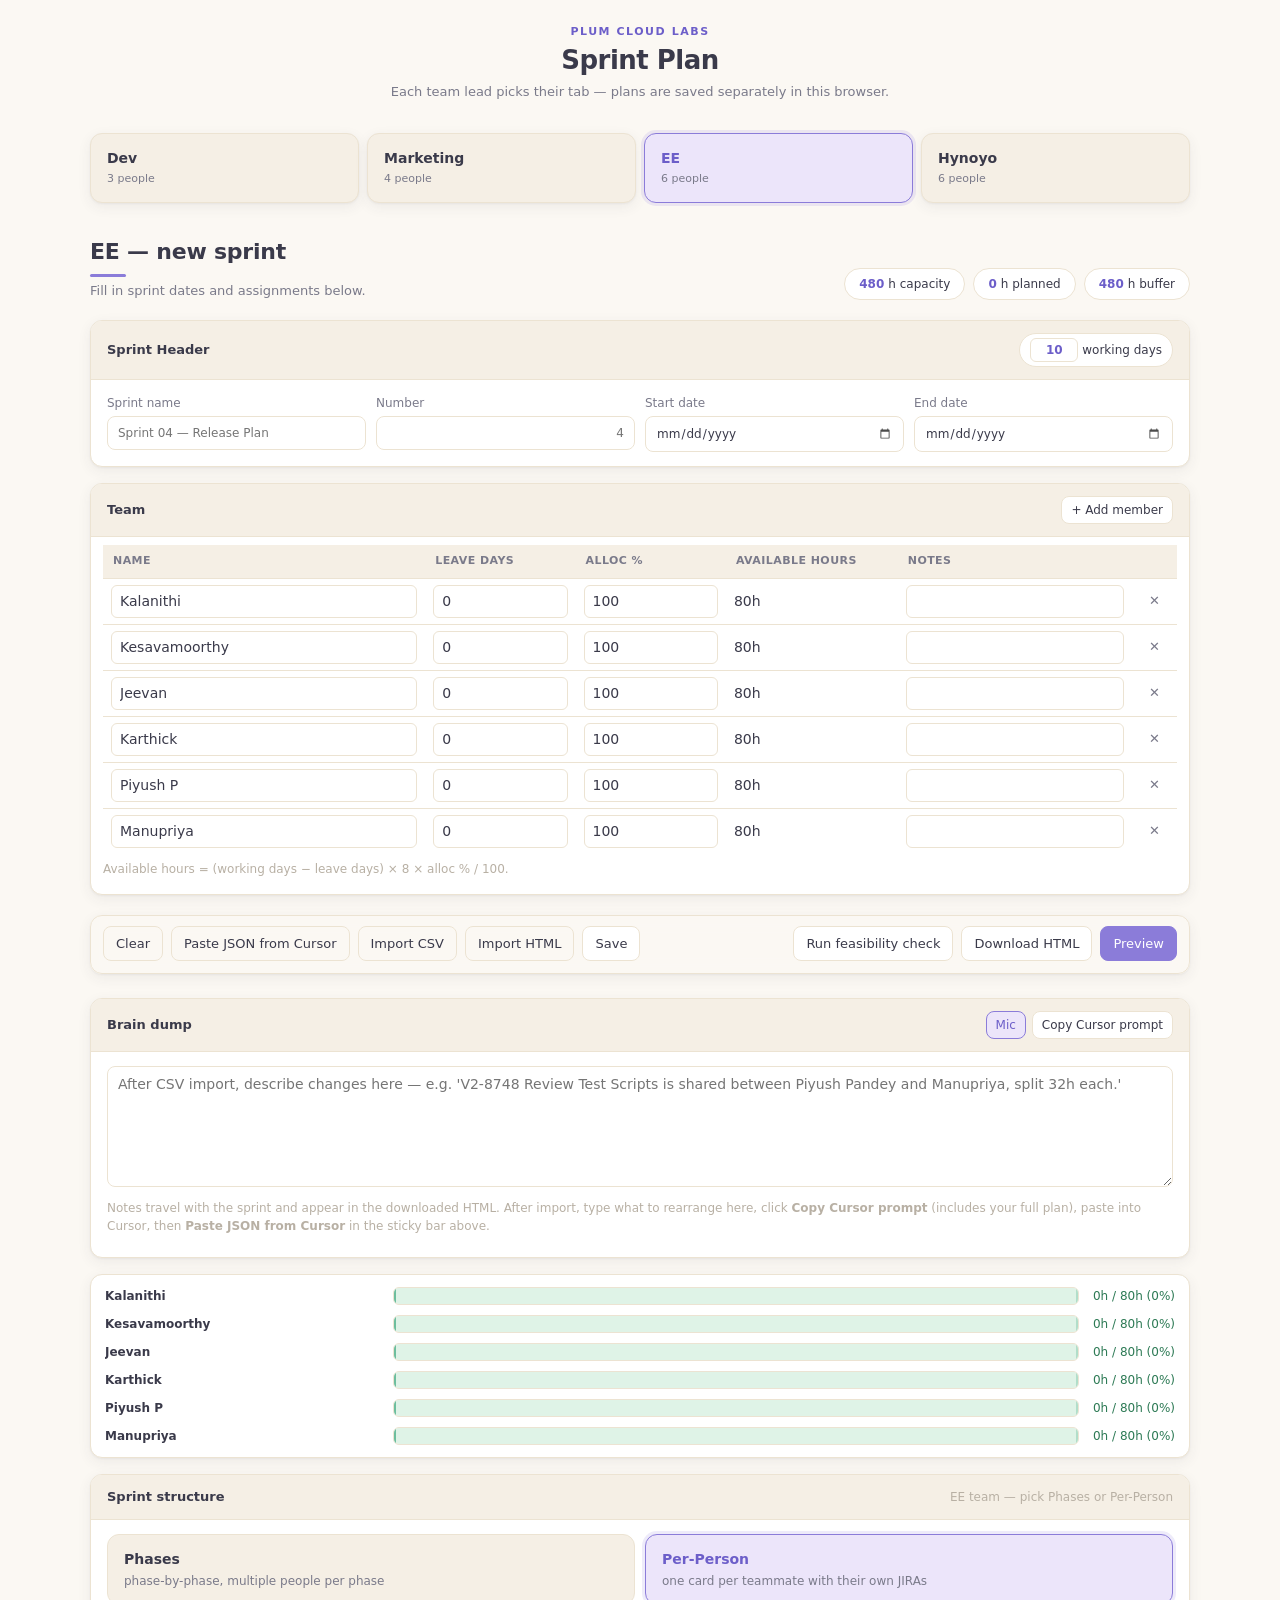
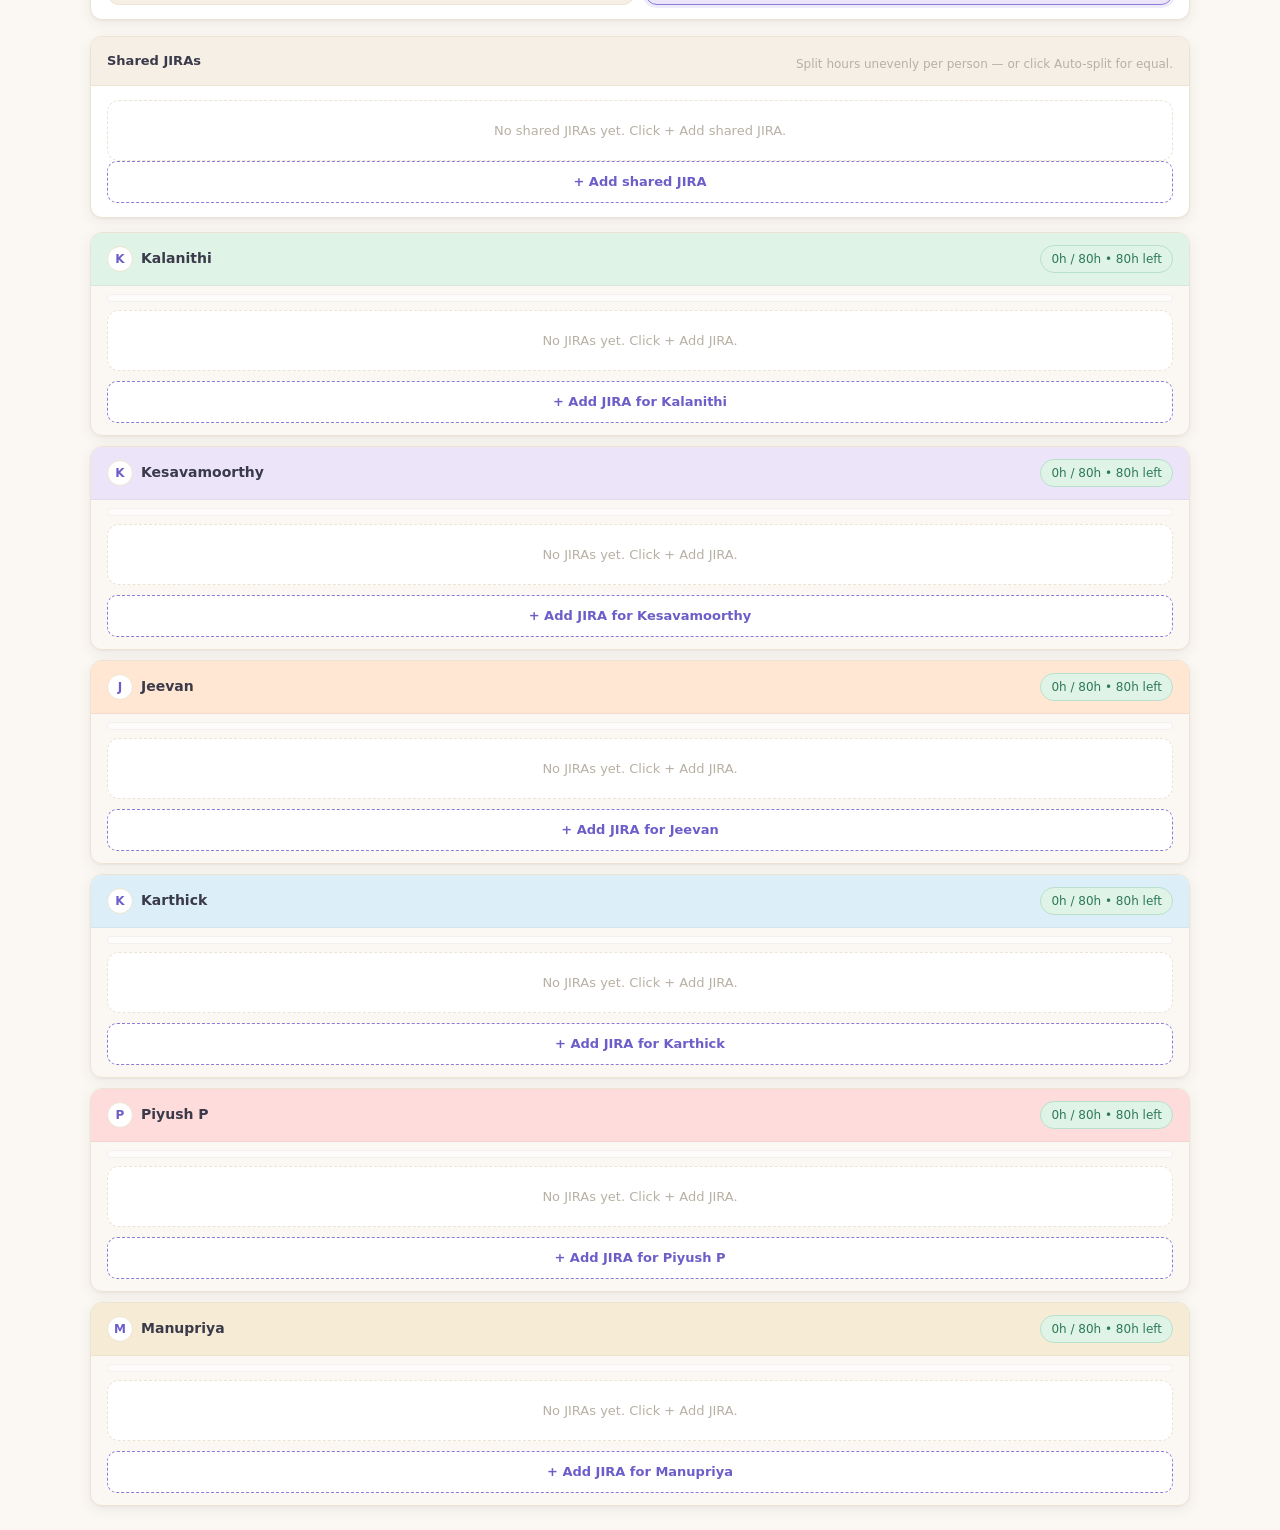
==== planner/index.html @ 482d8dde "Initial deploy setup for PLUM CLOUD LABS Sprint Plan on Vercel. Co-authored-by: Cursor <cursoragent@" ====
<!DOCTYPE html>
<html lang="en">
<head>
  <meta charset="UTF-8" />
  <meta name="viewport" content="width=device-width, initial-scale=1" />
  <meta name="color-scheme" content="light" />
  <title>PLUM CLOUD LABS — Sprint Plan</title>
  <link rel="stylesheet" href="styles.css?v=6" />
</head>
<body>
  <div class="app">
    <div class="app-brand">
      <p class="brand-kicker">PLUM CLOUD LABS</p>
      <h1 class="brand-title">Sprint Plan</h1>
      <p class="subtitle">Each team lead picks their tab — plans are saved separately in this browser.</p>
    </div>

    <nav class="company-tabs" id="company-tabs" role="tablist" aria-label="Company team"></nav>

    <header class="app-header">
      <div>
        <h2 id="page-title">EE — new sprint</h2>
        <p class="subtitle" id="sprint-subtitle">Fill in sprint dates and assignments below.</p>
      </div>
      <div class="metric-strip" id="metric-strip"></div>
    </header>

      <section class="card">
        <div class="card-h">
          <span class="title">Sprint Header</span>
          <span class="summary-pill working-days-pill" title="Click the number to override (e.g. for public holidays or half-days). Clear it to revert to auto.">
            <input id="sprint-workingdays" type="number" min="0" step="0.5" />
            working days
          </span>
        </div>
        <div class="card-b">
          <div class="grid-4">
            <label class="field">
              <span>Sprint name</span>
              <input id="sprint-name" class="text" type="text" placeholder="Sprint 04 — Release Plan" />
            </label>
            <label class="field">
              <span>Number</span>
              <input id="sprint-number" class="num" type="text" inputmode="numeric" placeholder="4" />
            </label>
            <label class="field">
              <span>Start date</span>
              <input id="sprint-start" class="date" type="date" />
            </label>
            <label class="field">
              <span>End date</span>
              <input id="sprint-end" class="date" type="date" />
            </label>
          </div>
        </div>
      </section>

      <section class="card">
        <div class="card-h">
          <span class="title">Team</span>
          <button class="btn small" data-add="team">+ Add member</button>
        </div>
        <div class="card-b dense">
          <table class="data editable" id="team-table">
            <thead>
              <tr>
                <th style="width: 30%">Name</th>
                <th class="cen" style="width: 14%">Leave days</th>
                <th class="cen" style="width: 14%">Alloc %</th>
                <th class="num" style="width: 16%">Available hours</th>
                <th>Notes</th>
                <th style="width: 40px"></th>
              </tr>
            </thead>
            <tbody></tbody>
          </table>
          <p class="hint">Available hours = (working days − leave days) × 8 × alloc % / 100.</p>
        </div>
      </section>

      <div class="actions-dock" id="actions-dock">
        <div class="actions-bar">
          <button id="btn-clear" class="btn ghost" title="Reset this team's plan and saved sprints">Clear</button>
          <button id="btn-paste-json" class="btn ghost">Paste JSON from Cursor</button>
          <button id="btn-import-csv" class="btn ghost" title="Import a Jira CSV — auto-fills per-person assignments">Import CSV</button>
          <button id="btn-import-html" class="btn ghost" title="Load a previously downloaded sprint HTML back into the planner to edit and re-download">Import HTML</button>
          <input id="html-file" type="file" accept=".html,text/html" hidden />
          <button id="btn-save" class="btn">Save</button>
          <span class="actions-spacer"></span>
          <button id="btn-feasibility" class="btn">Run feasibility check</button>
          <button id="btn-download" class="btn">Download HTML</button>
          <button id="btn-preview" class="btn primary">Preview</button>
        </div>
        <div id="saved-bar" class="saved-bar" hidden>
          <span class="saved-bar-label">Saved sprints:</span>
          <div id="saved-list" class="saved-bar-list"></div>
        </div>
      </div>

      <section class="card">
        <div class="card-h">
          <span class="title">Brain dump</span>
          <div class="card-h-actions">
            <button class="btn small mic" data-mic-for="brain-dump">Mic</button>
            <button id="btn-copy-prompt" class="btn small" title="Copy a Cursor-ready prompt with your current plan and notes. Paste into Cursor chat to rearrange (e.g. move a JIRA to shared).">Copy Cursor prompt</button>
          </div>
        </div>
        <div class="card-b">
          <textarea id="brain-dump" class="cell" rows="5" placeholder="After CSV import, describe changes here — e.g. 'V2-8748 Review Test Scripts is shared between Piyush Pandey and Manupriya, split 32h each.'"></textarea>
          <p class="hint">Notes travel with the sprint and appear in the downloaded HTML. After import, type what to rearrange here, click <strong>Copy Cursor prompt</strong> (includes your full plan), paste into Cursor, then <strong>Paste JSON from Cursor</strong> in the sticky bar above.</p>
        </div>
      </section>

      <section class="feasibility">
        <div class="feasibility-bars" id="feasibility-pills"></div>
      </section>

      <section class="card structure-card">
        <div class="card-h">
          <span class="title">Sprint structure</span>
          <span class="hint inline" id="structure-hint">Pick how this sprint is organised</span>
        </div>
        <div class="card-b">
          <nav class="tabs" role="tablist" aria-label="Sprint structure">
            <button class="tab" data-tab="phases" role="tab" aria-selected="false">
              <span class="tab-title">Phases</span>
              <span class="tab-sub">phase-by-phase, multiple people per phase</span>
            </button>
            <button class="tab active" data-tab="perPerson" role="tab" aria-selected="true">
              <span class="tab-title">Per-Person</span>
              <span class="tab-sub">one card per teammate with their own JIRAs</span>
            </button>
          </nav>
        </div>
      </section>

      <section class="panel" data-style="phases">
        <div id="phase-cards" class="stack"></div>
        <div>
          <button class="btn primary" data-add="phase">+ Add phase</button>
        </div>
      </section>

      <section class="panel active" data-style="perPerson">
        <div class="card">
          <div class="card-h">
            <span class="title">Shared JIRAs</span>
            <span class="hint inline">Split hours unevenly per person — or click Auto-split for equal.</span>
          </div>
          <div class="card-b">
            <div id="shared-list" class="stack"></div>
            <button class="add-row-btn" data-add="shared">+ Add shared JIRA</button>
          </div>
        </div>

        <div id="person-cards" class="stack"></div>
      </section>
  </div>

  <div id="toast" class="toast" hidden></div>

  <input id="csv-file" type="file" accept=".csv,text/csv" hidden />

  <div id="csv-modal" class="modal" hidden aria-hidden="true">
    <div class="modal-backdrop" data-close-modal></div>
    <div class="modal-dialog modal-dialog-wide" role="dialog" aria-labelledby="csv-modal-title">
      <div class="modal-head">
        <h2 id="csv-modal-title">Import Jira CSV</h2>
        <button class="row-del" data-close-modal title="Close">✕</button>
      </div>
      <div class="modal-body">
        <p class="hint">Per-person only. Each CSV row becomes one assignment under the matching teammate's card. We pre-fill the mapping from common Jira column names — adjust below if needed.</p>
        <div class="csv-file-line">
          <span id="csv-filename" class="muted">No file selected</span>
          <span class="muted">·</span>
          <span id="csv-stats" class="muted"></span>
          <span class="actions-spacer"></span>
          <button id="btn-pick-another" class="btn small ghost">Pick a different file</button>
        </div>
        <div class="csv-mapping-grid">
          <label class="field">
            <span>Issue key column</span>
            <select id="map-key" class="cell"></select>
          </label>
          <label class="field">
            <span>Summary column</span>
            <select id="map-summary" class="cell"></select>
          </label>
          <label class="field">
            <span>Assignee column <small class="hint inline">(required)</small></span>
            <select id="map-assignee" class="cell"></select>
          </label>
          <label class="field">
            <span>Estimate column <small class="hint inline">(required)</small></span>
            <select id="map-estimate" class="cell"></select>
          </label>
          <label class="field">
            <span>Estimate unit</span>
            <select id="map-estimate-unit" class="cell">
              <option value="auto">Auto-detect (seconds vs hours)</option>
              <option value="hours">Hours (e.g. "8", "1d 4h", "30m")</option>
              <option value="seconds">Seconds (Jira default for "Original Estimate")</option>
              <option value="storypoints">Story points (× hours per point)</option>
            </select>
          </label>
          <label class="field" id="sp-hours-field" hidden>
            <span>Hours per story point</span>
            <input id="map-sp-hours" type="number" min="0" step="0.5" value="8" class="cell" />
          </label>
          <label class="field">
            <span>Start date column <small class="hint inline">(optional)</small></span>
            <select id="map-start" class="cell"></select>
          </label>
          <label class="field">
            <span>Due/end date column <small class="hint inline">(optional)</small></span>
            <select id="map-end" class="cell"></select>
          </label>
          <label class="field">
            <span>Mode</span>
            <select id="map-mode" class="cell">
              <option value="append">Append — add rows to existing cards</option>
              <option value="replace">Replace — wipe existing assignments first</option>
            </select>
          </label>
        </div>
        <div id="csv-remap-wrap" class="csv-remap-wrap" hidden>
          <div class="csv-remap-head">
            <strong>Remap unmatched assignees</strong>
            <span class="muted">These names from the CSV don't match anyone on the team. Map each to a teammate, add as a new member, or skip those rows.</span>
          </div>
          <div id="csv-remap-list" class="csv-remap-list"></div>
        </div>
        <div class="csv-preview-wrap">
          <div class="csv-preview-head">
            <strong>Preview</strong>
            <span id="csv-preview-stats" class="muted"></span>
          </div>
          <div class="csv-preview-table-wrap">
            <table id="csv-preview-table" class="data">
              <thead><tr><th>JIRA</th><th class="cen">Assignee</th><th class="cen">Match</th><th class="num">Hours</th><th class="cen">Start</th><th class="cen">End</th></tr></thead>
              <tbody></tbody>
            </table>
          </div>
        </div>
        <div id="csv-error" class="json-error" hidden></div>
      </div>
      <div class="modal-foot">
        <span id="csv-summary" class="muted"></span>
        <span class="actions-spacer"></span>
        <button class="btn ghost" data-close-modal>Cancel</button>
        <button id="btn-apply-csv" class="btn primary" disabled>Apply import</button>
      </div>
    </div>
  </div>

  <div id="json-modal" class="modal" hidden aria-hidden="true">
    <div class="modal-backdrop" data-close-modal></div>
    <div class="modal-dialog" role="dialog" aria-labelledby="json-modal-title">
      <div class="modal-head">
        <h2 id="json-modal-title">Paste JSON from Cursor</h2>
        <button class="row-del" data-close-modal title="Close">✕</button>
      </div>
      <div class="modal-body">
        <p class="hint">Paste the JSON Cursor replied with. It will replace the current sprint's structure (team, phases, shared JIRAs, etc.). Your brain dump is preserved unless the JSON includes a non-empty <code>brainDump</code>.</p>
        <textarea id="json-input" class="cell" rows="14" placeholder='{ "sprint": { ... }, "style": "phases", "team": [ ... ], ... }'></textarea>
        <div id="json-error" class="json-error" hidden></div>
      </div>
      <div class="modal-foot">
        <button class="btn ghost" data-close-modal>Cancel</button>
        <button id="btn-apply-json" class="btn primary">Apply JSON</button>
      </div>
    </div>
  </div>

  <script src="vendor/papaparse.min.js?v=7"></script>
  <script src="generator.js?v=7"></script>
  <script src="app.js?v=7"></script>
</body>
</html>
---- planner/styles.css ----
/* Lock pastel light theme — prevents OS dark mode from restyling inputs/buttons differently in Chrome/Edge vs embedded preview. */
html {
  color-scheme: light;
  background: var(--bg);
}

:root {
  --bg:         #fbf8f3;
  --surface:    #ffffff;
  --surface-2:  #f5efe5;
  --stroke:     #ece3d2;
  --text:       #3a3a4a;
  --muted:      #7a7a8a;
  --faint:      #b8b0a4;

  --accent:        #8b7cd9;
  --accent-strong: #6c5ec9;
  --mint:          #6dbe9e;
  --peach:         #f5a878;
  --rose:          #e87878;
  --sky:           #6db8e8;

  --mint-soft:     #dff3e7;
  --lavender-soft: #ece5fa;
  --peach-soft:    #ffe7d3;
  --sky-soft:      #dceff8;
  --rose-soft:     #ffdcdc;
  --sand-soft:     #f6ecd5;

  --radius: 12px;
  --shadow: 0 1px 2px rgba(58, 58, 74, 0.05), 0 4px 14px rgba(58, 58, 74, 0.07);
  --font: "Segoe UI", system-ui, -apple-system, Roboto, sans-serif;
}

* { box-sizing: border-box; }

button,
input,
textarea,
select {
  color-scheme: light;
}

button {
  appearance: none;
  -webkit-appearance: none;
  font: inherit;
}

body {
  margin: 0;
  padding: 24px;
  font-family: var(--font);
  font-size: 14px;
  line-height: 1.5;
  color: var(--text);
  background: var(--bg);
}

h2 { font-size: 14px; font-weight: 600; margin: 0; color: var(--muted); }
h3 { font-size: 13px; font-weight: 600; margin: 0; color: var(--muted); }
p { margin: 0 0 8px 0; }

.subtitle { color: var(--muted); margin: 4px 0 0 0; font-size: 13px; }
.hint { font-size: 12px; color: var(--faint); margin-top: 6px; }

body.modal-open { overflow: hidden; }

.app {
  display: flex;
  flex-direction: column;
  gap: 16px;
  max-width: 1100px;
  margin: 0 auto;
}

.saved-bar {
  display: flex;
  align-items: center;
  gap: 10px;
  flex-wrap: wrap;
  padding: 8px 12px;
  background: var(--surface);
  border: 1px solid var(--stroke);
  border-radius: var(--radius);
  box-shadow: var(--shadow);
  margin-top: 8px;
}
.saved-bar[hidden] { display: none; }
.saved-bar-label {
  font-size: 12px;
  color: var(--muted);
  font-weight: 600;
}
.saved-bar-list {
  display: flex;
  gap: 6px;
  flex-wrap: wrap;
}
.saved-chip {
  display: inline-flex;
  align-items: center;
  gap: 4px;
  background: var(--surface-2);
  border: 1px solid var(--stroke);
  border-radius: 999px;
  padding: 4px 4px 4px 10px;
  font-size: 12px;
  color: var(--text);
}
.saved-chip .load {
  background: transparent;
  border: none;
  color: inherit;
  font: inherit;
  cursor: pointer;
  padding: 0 4px;
}
.saved-chip .load:hover { color: var(--accent-strong); }
.saved-chip.active { background: var(--lavender-soft); border-color: var(--accent); color: var(--accent-strong); font-weight: 600; }
.saved-chip .del {
  background: transparent;
  border: none;
  color: var(--muted);
  cursor: pointer;
  padding: 0 6px;
  font-size: 11px;
  border-radius: 999px;
}
.saved-chip .del:hover { color: var(--rose); background: var(--rose-soft); }

.app-header {
  display: flex;
  align-items: flex-end;
  justify-content: space-between;
  gap: 16px;
  flex-wrap: wrap;
  padding-bottom: 4px;
}
.app-header h2 {
  font-size: 22px;
  font-weight: 600;
  margin: 0;
  letter-spacing: -0.01em;
  color: var(--text);
}
.app-header h2::after {
  content: "";
  display: block;
  width: 36px;
  height: 3px;
  background: var(--accent);
  border-radius: 2px;
  margin-top: 6px;
}

.app-brand {
  text-align: center;
  margin-bottom: 16px;
}
.brand-kicker {
  margin: 0;
  font-size: 11px;
  font-weight: 600;
  letter-spacing: 0.14em;
  text-transform: uppercase;
  color: var(--accent-strong);
}
.brand-title {
  margin: 4px 0 0;
  font-size: 26px;
  font-weight: 600;
  letter-spacing: -0.02em;
  color: var(--text);
  line-height: 1.2;
}
.app-brand .subtitle {
  margin-top: 6px;
}

.company-tabs {
  display: grid;
  grid-template-columns: repeat(4, 1fr);
  gap: 8px;
  margin-bottom: 16px;
}
@media (max-width: 720px) {
  .company-tabs { grid-template-columns: 1fr 1fr; }
}
.company-tab {
  display: flex;
  flex-direction: column;
  align-items: flex-start;
  gap: 2px;
  padding: 14px 16px;
  border: 1px solid var(--stroke);
  border-radius: var(--radius);
  background: var(--surface-2);
  box-shadow: var(--shadow);
  cursor: pointer;
  text-align: left;
  color: var(--text);
  transition: background 0.12s, border-color 0.12s, box-shadow 0.12s, transform 0.05s;
}
.company-tab:hover {
  background: var(--lavender-soft);
  border-color: var(--accent);
}
.company-tab:active { transform: translateY(1px); }
.company-tab.active {
  background: var(--lavender-soft);
  border-color: var(--accent);
  box-shadow: 0 0 0 3px rgba(139, 124, 217, 0.15);
}
.company-tab-label {
  font-weight: 600;
  font-size: 14px;
  color: var(--text);
}
.company-tab.active .company-tab-label { color: var(--accent-strong); }
.company-tab-sub {
  font-size: 11px;
  color: var(--muted);
}
.tab[hidden] { display: none; }

.card {
  background: var(--surface);
  border: 1px solid var(--stroke);
  border-radius: var(--radius);
  box-shadow: var(--shadow);
  overflow: hidden;
}
.card-h {
  display: flex;
  align-items: center;
  justify-content: space-between;
  padding: 12px 16px;
  border-bottom: 1px solid var(--stroke);
  background: var(--surface-2);
}
.card-h .title { font-weight: 600; font-size: 13px; color: var(--text); }
.card-b { padding: 14px 16px; }
.card-b.dense { padding: 8px 12px; }

.btn {
  appearance: none;
  border: 1px solid var(--stroke);
  background: var(--surface);
  color: var(--text);
  padding: 7px 12px;
  border-radius: 8px;
  font-size: 13px;
  font-weight: 500;
  cursor: pointer;
  transition: background 0.12s, border-color 0.12s, color 0.12s, transform 0.05s;
}
.btn:hover { background: var(--lavender-soft); border-color: var(--accent); }
.btn:active { transform: translateY(1px); }
.btn:disabled { opacity: 0.5; cursor: not-allowed; }
.btn.primary {
  background: var(--accent);
  border-color: var(--accent);
  color: white;
}
.btn.primary:hover {
  background: var(--accent-strong);
  border-color: var(--accent-strong);
}
.btn.small { padding: 4px 9px; font-size: 12px; }
.btn.xs { padding: 2px 7px; font-size: 11px; }
.btn.mic { background: var(--lavender-soft); border-color: var(--accent); color: var(--accent-strong); }
.btn.mic[data-on="1"] { background: var(--rose); border-color: var(--rose); color: white; }
.btn.mic[data-on="1"]::before { content: "● "; }
.btn.ghost { background: transparent; }
.btn.danger { color: var(--rose); border-color: var(--stroke); }
.btn.danger:hover { background: var(--rose-soft); border-color: var(--rose); }

.field { display: flex; flex-direction: column; gap: 4px; font-size: 12px; color: var(--muted); }
.field > span { display: flex; align-items: center; }

input.text, input.num, input.date, input.cell, textarea.cell, select.cell {
  background: var(--surface);
  border: 1px solid var(--stroke);
  border-radius: 8px;
  padding: 7px 10px;
  color: var(--text);
  font: inherit;
  outline: none;
  transition: border-color 0.12s, box-shadow 0.12s;
  width: 100%;
}
input.text:focus, input.num:focus, input.date:focus, input.cell:focus,
textarea.cell:focus, select.cell:focus {
  border-color: var(--accent);
  box-shadow: 0 0 0 3px var(--lavender-soft);
}
input.cell[readonly], input.cell:disabled {
  background: var(--surface-2);
  color: var(--muted);
  cursor: not-allowed;
}
textarea.cell { resize: vertical; min-height: 60px; font-family: var(--font); }

/* Number fields: plain text entry, no browser up/down spinners. */
input[type="number"]::-webkit-outer-spin-button,
input[type="number"]::-webkit-inner-spin-button {
  -webkit-appearance: none;
  margin: 0;
}
input[type="number"] {
  -moz-appearance: textfield;
  appearance: textfield;
}

/* Make date inputs feel pickable from anywhere in the field, not just the icon. */
input[type="date"]:not(:disabled):not([readonly]) { cursor: pointer; }
input[type="date"]:not(:disabled):not([readonly])::-webkit-calendar-picker-indicator {
  cursor: pointer;
  opacity: 0.7;
}
input[type="date"]:not(:disabled):not([readonly]):hover::-webkit-calendar-picker-indicator {
  opacity: 1;
}

.grid-4 { display: grid; grid-template-columns: repeat(4, minmax(0, 1fr)); gap: 10px; }
.grid-3 { display: grid; grid-template-columns: repeat(3, minmax(0, 1fr)); gap: 10px; }
.grid-2 { display: grid; grid-template-columns: 1fr 1fr; gap: 16px; }
@media (max-width: 720px) {
  .grid-4, .grid-3, .grid-2 { grid-template-columns: 1fr 1fr; }
}

.working-days-pill {
  display: inline-flex;
  align-items: center;
  gap: 6px;
  padding: 2px 10px 2px 4px;
}
.working-days-pill input {
  width: 48px;
  background: var(--surface);
  border: 1px solid var(--stroke);
  border-radius: 6px;
  padding: 2px 6px;
  color: var(--accent-strong);
  font: inherit;
  font-weight: 700;
  text-align: center;
  outline: none;
}
.working-days-pill input:hover { border-color: #d6caaf; }
.working-days-pill input:focus { border-color: var(--accent); box-shadow: 0 0 0 3px var(--lavender-soft); }
.working-days-pill.override { background: var(--peach-soft); border-color: #f5cba5; color: #a85a1f; }
.working-days-pill.override input { color: #a85a1f; }

.flex { display: flex; gap: 8px; align-items: center; flex-wrap: wrap; }
.flex-end { display: flex; gap: 8px; justify-content: flex-end; }
.stack { display: flex; flex-direction: column; gap: 10px; }

table.data {
  width: 100%;
  border-collapse: collapse;
}
table.data th, table.data td {
  padding: 8px 10px;
  text-align: left;
  border-bottom: 1px solid var(--stroke);
  vertical-align: middle;
}
table.data th {
  font-size: 11px;
  font-weight: 600;
  color: var(--muted);
  background: var(--surface-2);
  text-transform: uppercase;
  letter-spacing: 0.04em;
}
table.data tr:last-child td { border-bottom: none; }
.num { text-align: right; }
.cen { text-align: center; }

table.editable td { padding: 6px 8px; }
table.editable td input.cell, table.editable td select.cell {
  background: var(--surface);
  border: 1px solid var(--stroke);
  border-radius: 6px;
  padding: 5px 8px;
}
table.editable td input.cell:hover, table.editable td select.cell:hover {
  border-color: #d6caaf;
}
table.editable td input.cell:focus, table.editable td select.cell:focus {
  border-color: var(--accent);
  box-shadow: 0 0 0 3px var(--lavender-soft);
}
table.editable td input.cell[readonly] {
  background: var(--surface-2);
  color: var(--muted);
}
.row-del {
  background: transparent;
  border: 1px solid transparent;
  color: var(--muted);
  padding: 4px 8px;
  border-radius: 6px;
  cursor: pointer;
  font-size: 13px;
}
.row-del:hover { color: var(--rose); border-color: var(--stroke); }

.metric-strip {
  display: flex;
  gap: 8px;
  flex-wrap: wrap;
}
.metric-pill {
  background: var(--surface);
  border: 1px solid var(--stroke);
  border-radius: 999px;
  padding: 6px 14px;
  font-size: 12px;
  font-weight: 500;
  color: var(--text);
}
.metric-pill strong { font-weight: 700; margin-right: 4px; color: var(--accent-strong); }

.feasibility {
  padding: 12px 14px;
  background: var(--surface);
  border: 1px solid var(--stroke);
  border-radius: var(--radius);
  box-shadow: var(--shadow);
}
.feasibility-bars {
  display: flex;
  flex-direction: column;
  gap: 10px;
  width: 100%;
}
.feasibility-empty { color: var(--faint); font-size: 12px; padding: 4px 0; }

.feas-bar-row {
  display: grid;
  grid-template-columns: minmax(130px, 1fr) minmax(120px, 2.5fr) auto;
  align-items: center;
  gap: 10px 14px;
}
@media (max-width: 640px) {
  .feas-bar-row {
    grid-template-columns: 1fr;
    gap: 4px;
  }
  .feas-bar-meta { text-align: left; }
}
.feas-bar-name {
  font-weight: 600;
  font-size: 12px;
  color: var(--text);
  white-space: nowrap;
  overflow: hidden;
  text-overflow: ellipsis;
}
.feas-bar-track-wrap { min-width: 0; }
.feas-bar-track {
  position: relative;
  height: 18px;
  background: var(--surface-2);
  border: 1px solid var(--stroke);
  border-radius: 6px;
  overflow: hidden;
}
.feas-bar-cap {
  position: absolute;
  left: 0;
  top: 0;
  height: 100%;
  background: var(--mint-soft);
  border-right: 2px solid rgba(109, 190, 158, 0.4);
  pointer-events: none;
  z-index: 0;
}
.feas-bar-fill {
  position: absolute;
  left: 0;
  top: 0;
  height: 100%;
  border-radius: 5px 0 0 5px;
  z-index: 1;
  min-width: 2px;
}
.feas-bar-row.green .feas-bar-fill { background: var(--mint); }
.feas-bar-row.amber .feas-bar-fill { background: var(--peach); }
.feas-bar-row.rose .feas-bar-fill { background: var(--rose); }
.feas-bar-meta {
  font-size: 12px;
  font-weight: 500;
  color: var(--muted);
  text-align: right;
  white-space: nowrap;
}
.feas-bar-row.green .feas-bar-meta { color: #2d7a55; }
.feas-bar-row.amber .feas-bar-meta { color: #a85a1f; }
.feas-bar-row.rose .feas-bar-meta { color: #a83838; }

.structure-card .card-h .hint.inline { margin: 0; }
.tabs {
  display: grid;
  grid-template-columns: 1fr 1fr;
  gap: 10px;
}
@media (max-width: 600px) {
  .tabs { grid-template-columns: 1fr; }
}
.tab {
  appearance: none;
  background: var(--surface-2);
  border: 1px solid var(--stroke);
  border-radius: var(--radius);
  padding: 14px 16px;
  text-align: left;
  cursor: pointer;
  transition: background 0.12s, border-color 0.12s, transform 0.05s;
  display: flex;
  flex-direction: column;
  gap: 2px;
  color: var(--text);
}
.tab:hover { background: var(--lavender-soft); border-color: var(--accent); }
.tab:active { transform: translateY(1px); }
.tab.active {
  background: var(--lavender-soft);
  border-color: var(--accent);
  box-shadow: 0 0 0 3px rgba(139, 124, 217, 0.15);
}
.tab .tab-title { font-weight: 600; font-size: 14px; color: var(--text); }
.tab.active .tab-title { color: var(--accent-strong); }
.tab .tab-sub { font-size: 12px; color: var(--muted); }

.panel { display: none; flex-direction: column; gap: 14px; }
.panel.active { display: flex; }

.phase-card,
.person-card {
  border-radius: var(--radius);
  border: 1px solid var(--stroke);
  box-shadow: var(--shadow);
  overflow: hidden;
}
.phase-card .head,
.person-card .head {
  padding: 12px 16px;
  display: flex;
  align-items: center;
  justify-content: space-between;
  gap: 12px;
  border-bottom: 1px solid rgba(58, 58, 74, 0.06);
}
.phase-card .head .name-input,
.person-card .head .name {
  flex: 1;
  font-weight: 600;
  font-size: 14px;
  color: var(--text);
}
.phase-card .head .name-input {
  background: rgba(255,255,255,0.85);
  border: 1px solid var(--stroke);
  border-radius: 6px;
  padding: 4px 8px;
}
.phase-card .head .name-input:hover { border-color: #d6caaf; background: var(--surface); }
.phase-card .head .name-input:focus { border-color: var(--accent); background: var(--surface); outline: none; box-shadow: 0 0 0 3px var(--lavender-soft); }

.phase-card .head .phase-dates {
  display: flex;
  align-items: center;
  gap: 8px;
  flex: 0 0 auto;
}
.phase-card .head .phase-date {
  display: inline-flex;
  align-items: center;
  gap: 6px;
  font-size: 11px;
  font-weight: 600;
  color: var(--muted);
  text-transform: uppercase;
  letter-spacing: 0.04em;
}
.phase-card .head .phase-date input[type="date"] {
  font: inherit;
  font-size: 12px;
  font-weight: 500;
  text-transform: none;
  letter-spacing: 0;
  color: var(--text);
  background: var(--surface);
  border: 1px solid var(--stroke);
  border-radius: 6px;
  padding: 3px 6px;
  outline: none;
}
.phase-card .head .phase-date input[type="date"]:hover {
  border-color: #d6caaf;
}
.phase-card .head .phase-date input[type="date"]:focus {
  border-color: var(--accent);
  box-shadow: 0 0 0 3px var(--lavender-soft);
}
@media (max-width: 720px) {
  .phase-card .head { flex-wrap: wrap; }
  .phase-card .head .phase-dates { order: 3; width: 100%; }
}

.person-card .head .name { display: flex; align-items: center; gap: 8px; }
.person-card .head .name .avatar {
  width: 26px; height: 26px;
  border-radius: 50%;
  background: var(--surface);
  border: 1px solid var(--stroke);
  display: inline-flex;
  align-items: center;
  justify-content: center;
  font-weight: 700;
  font-size: 12px;
  color: var(--accent-strong);
}

.workload-bar {
  margin: 8px 16px;
  height: 8px;
  background: rgba(255,255,255,0.6);
  border: 1px solid rgba(58, 58, 74, 0.06);
  border-radius: 999px;
  overflow: hidden;
}
.workload-fill { height: 100%; border-radius: 999px; transition: width 0.2s; }
.workload-fill.green { background: var(--mint); }
.workload-fill.amber { background: var(--peach); }
.workload-fill.rose  { background: var(--rose); }

.phase-card .body,
.person-card .body {
  padding: 0 16px 12px;
  display: flex;
  flex-direction: column;
  gap: 10px;
}

.add-row-btn {
  appearance: none;
  display: block;
  width: 100%;
  background: var(--surface);
  border: 1px dashed var(--accent);
  color: var(--accent-strong);
  padding: 10px 12px;
  border-radius: 10px;
  font-size: 13px;
  font-weight: 600;
  cursor: pointer;
  transition: background 0.12s, border-color 0.12s, color 0.12s;
}
.add-row-btn:hover {
  background: var(--lavender-soft);
  border-style: solid;
}
.add-row-btn:active { transform: translateY(1px); }

.tint-mint     { background: var(--mint-soft); }
.tint-lavender { background: var(--lavender-soft); }
.tint-peach    { background: var(--peach-soft); }
.tint-sky      { background: var(--sky-soft); }
.tint-rose     { background: var(--rose-soft); }
.tint-sand     { background: var(--sand-soft); }

.summary-pill {
  display: inline-flex;
  align-items: center;
  gap: 4px;
  font-size: 12px;
  padding: 4px 10px;
  border-radius: 999px;
  background: var(--surface);
  border: 1px solid var(--stroke);
  color: var(--text);
  white-space: nowrap;
}
.summary-pill.green { background: var(--mint-soft); border-color: #b8e0cc; color: #2d7a55; }
.summary-pill.amber { background: var(--peach-soft); border-color: #f5cba5; color: #a85a1f; }
.summary-pill.rose  { background: var(--rose-soft); border-color: #f5bcbc; color: #a83838; }

.shared-pill {
  display: inline-flex;
  align-items: center;
  font-size: 10px;
  padding: 2px 7px;
  border-radius: 999px;
  background: var(--lavender-soft);
  color: var(--accent-strong);
  border: 1px solid #d2c3f0;
  text-transform: uppercase;
  letter-spacing: 0.05em;
  font-weight: 600;
}

.chip-group { display: flex; gap: 4px; flex-wrap: wrap; }
.chip {
  display: inline-flex;
  align-items: center;
  gap: 4px;
  padding: 3px 8px;
  background: var(--surface-2);
  border: 1px solid var(--stroke);
  border-radius: 999px;
  font-size: 11px;
  color: var(--text);
  cursor: pointer;
  user-select: none;
}
.chip:hover { border-color: var(--accent); }
.chip input[type="checkbox"] {
  margin: 0;
  accent-color: var(--accent);
}
.chip.on { background: var(--lavender-soft); border-color: var(--accent); color: var(--accent-strong); font-weight: 600; }

/* ----- Shared JIRA cards (per-person splits) ----- */
.shared-card {
  background: var(--surface);
  border: 1px solid var(--stroke);
  border-radius: var(--radius);
  box-shadow: var(--shadow);
  padding: 12px 14px;
  display: flex;
  flex-direction: column;
  gap: 10px;
}
.shared-head {
  display: flex;
  align-items: center;
  gap: 10px;
}
.shared-head .name-input {
  flex: 1;
  background: var(--surface);
  border: 1px solid var(--stroke);
  border-radius: 8px;
  padding: 6px 10px;
  font-weight: 600;
  font-size: 14px;
  color: var(--text);
  outline: none;
}
.shared-head .name-input:hover { border-color: #d6caaf; }
.shared-head .name-input:focus { border-color: var(--accent); box-shadow: 0 0 0 3px var(--lavender-soft); }

.shared-meta {
  display: flex;
  align-items: center;
  gap: 10px;
  flex-wrap: wrap;
}
.shared-meta .spacer { flex: 1 1 auto; }
.field.inline {
  flex-direction: row;
  align-items: center;
  gap: 6px;
  font-size: 11px;
  text-transform: uppercase;
  letter-spacing: 0.04em;
  font-weight: 600;
  color: var(--muted);
}
.field.inline > span { white-space: nowrap; }
.field.inline input {
  font: inherit;
  font-size: 13px;
  font-weight: 500;
  text-transform: none;
  letter-spacing: 0;
  color: var(--text);
  background: var(--surface);
  border: 1px solid var(--stroke);
  border-radius: 6px;
  padding: 4px 8px;
  outline: none;
  width: 100px;
}
.field.inline input[type="number"] { width: 70px; text-align: right; }
.field.inline input:hover { border-color: #d6caaf; }
.field.inline input:focus { border-color: var(--accent); box-shadow: 0 0 0 3px var(--lavender-soft); }

.split-grid {
  display: flex;
  flex-wrap: wrap;
  gap: 6px;
}
.split-chip {
  display: inline-flex;
  align-items: center;
  gap: 6px;
  padding: 4px 8px 4px 6px;
  background: var(--surface-2);
  border: 1px solid var(--stroke);
  border-radius: 999px;
  font-size: 12px;
  color: var(--muted);
  cursor: pointer;
  user-select: none;
  transition: background 0.12s, border-color 0.12s;
}
.split-chip:hover { border-color: var(--accent); }
.split-chip.on {
  background: var(--lavender-soft);
  border-color: var(--accent);
  color: var(--accent-strong);
  font-weight: 600;
}
.split-chip input[type="checkbox"] { margin: 0; accent-color: var(--accent); cursor: pointer; }
.split-chip .split-name { padding: 0 2px; }
.split-chip .split-hours {
  width: 56px;
  font: inherit;
  font-weight: 700;
  text-align: right;
  background: var(--surface);
  border: 1px solid var(--stroke);
  border-radius: 6px;
  padding: 2px 6px;
  color: var(--accent-strong);
  outline: none;
}
.split-chip .split-hours:disabled {
  background: transparent;
  border-color: transparent;
  color: var(--faint);
  cursor: not-allowed;
}
.split-chip .split-hours:hover:not(:disabled) { border-color: var(--accent); }
.split-chip .split-hours:focus { border-color: var(--accent); box-shadow: 0 0 0 3px rgba(139,124,217,0.18); }
.split-chip .split-unit { font-size: 11px; color: var(--muted); }
.split-chip.on .split-unit { color: var(--accent-strong); }

.empty-state {
  padding: 20px;
  text-align: center;
  color: var(--faint);
  font-size: 13px;
  border: 1px dashed var(--stroke);
  border-radius: var(--radius);
  background: var(--surface);
}

.actions-dock {
  position: sticky;
  top: 0;
  z-index: 30;
  margin: 4px 0 8px;
  padding: 10px 12px 12px;
  background: color-mix(in srgb, var(--bg) 92%, transparent);
  backdrop-filter: blur(8px);
  -webkit-backdrop-filter: blur(8px);
  border: 1px solid var(--stroke);
  border-radius: var(--radius);
  box-shadow: var(--shadow);
}

@supports not (backdrop-filter: blur(8px)) {
  .actions-dock { background: var(--bg); }
}

.actions-bar {
  display: flex;
  gap: 8px;
  align-items: center;
  flex-wrap: wrap;
}
.actions-bar .actions-spacer { flex: 1 1 auto; }

.card-h-actions { display: inline-flex; gap: 6px; align-items: center; }

/* ----- Modals (JSON paste + CSV import) ----- */
.modal {
  position: fixed;
  inset: 0;
  z-index: 200;
  display: grid;
  place-items: start center;
  padding: 16px;
  overflow-y: auto;
  overscroll-behavior: contain;
  -webkit-overflow-scrolling: touch;
}
.modal[hidden] { display: none; }
.modal-backdrop {
  position: fixed;
  inset: 0;
  background: rgba(58, 58, 74, 0.45);
  backdrop-filter: blur(2px);
  pointer-events: auto;
}
.modal-dialog {
  position: relative;
  z-index: 1;
  background: var(--surface);
  border: 1px solid var(--stroke);
  border-radius: var(--radius);
  box-shadow: 0 18px 48px rgba(58, 58, 74, 0.22);
  width: min(720px, calc(100vw - 32px));
  max-height: none;
  margin: 16px 0 32px;
  display: block;
  overflow: visible;
}
.modal-head {
  display: flex;
  align-items: center;
  justify-content: space-between;
  padding: 14px 18px;
  border-bottom: 1px solid var(--stroke);
  background: var(--surface-2);
  position: sticky;
  top: 0;
  z-index: 2;
  border-radius: var(--radius) var(--radius) 0 0;
}
.modal-head h2 { margin: 0; font-size: 15px; font-weight: 600; color: var(--text); }
.modal-body {
  padding: 16px 18px;
  display: flex;
  flex-direction: column;
  gap: 10px;
}
.modal-foot {
  display: flex;
  justify-content: flex-end;
  align-items: center;
  gap: 8px;
  padding: 12px 18px;
  border-top: 1px solid var(--stroke);
  background: var(--surface-2);
  position: sticky;
  bottom: 0;
  z-index: 2;
  border-radius: 0 0 var(--radius) var(--radius);
}
.modal-body textarea {
  font-family: ui-monospace, SFMono-Regular, Consolas, "Liberation Mono", monospace;
  font-size: 12px;
  line-height: 1.5;
}
.json-error {
  padding: 8px 10px;
  background: var(--rose-soft);
  border: 1px solid #f5bcbc;
  color: #a83838;
  border-radius: 8px;
  font-size: 12px;
}

/* ----- CSV import modal ----- */
.modal-dialog-wide { width: min(960px, calc(100vw - 32px)); }
.csv-file-line {
  display: flex;
  align-items: center;
  gap: 8px;
  padding: 8px 10px;
  background: var(--surface-2);
  border: 1px solid var(--stroke);
  border-radius: 8px;
  font-size: 12px;
}
.csv-file-line .muted { color: var(--muted); }
.csv-mapping-grid {
  display: grid;
  grid-template-columns: repeat(3, minmax(0, 1fr));
  gap: 10px;
}
@media (max-width: 720px) {
  .csv-mapping-grid { grid-template-columns: 1fr 1fr; }
}
.csv-preview-wrap {
  border: 1px solid var(--stroke);
  border-radius: 8px;
  background: var(--surface);
  overflow: hidden;
}
.csv-preview-head {
  display: flex;
  justify-content: space-between;
  align-items: center;
  padding: 8px 12px;
  background: var(--surface-2);
  border-bottom: 1px solid var(--stroke);
  font-size: 12px;
}
.csv-preview-head strong { color: var(--text); }
.csv-preview-head .muted { color: var(--muted); }
.csv-preview-table-wrap {
  max-height: min(480px, 55vh);
  overflow-x: auto;
  overflow-y: auto;
  overscroll-behavior: contain;
}
.csv-preview-table-wrap table.data { border: none; border-radius: 0; box-shadow: none; }
.csv-preview-table-wrap table.data th { position: sticky; top: 0; z-index: 1; }

.csv-remap-wrap {
  border: 1px solid #f5cba5;
  background: var(--peach-soft);
  border-radius: 8px;
  padding: 10px 12px;
  display: flex;
  flex-direction: column;
  gap: 8px;
}
.csv-remap-head { display: flex; flex-direction: column; gap: 2px; font-size: 12px; }
.csv-remap-head strong { color: #a85a1f; }
.csv-remap-head .muted { color: #a85a1f; opacity: 0.85; }
.csv-remap-list { display: flex; flex-direction: column; gap: 6px; max-height: 180px; overflow-y: auto; }
.csv-remap-row {
  display: grid;
  grid-template-columns: 1fr 80px 240px;
  align-items: center;
  gap: 10px;
  background: var(--surface);
  border: 1px solid var(--stroke);
  border-radius: 6px;
  padding: 6px 10px;
  font-size: 13px;
}
.csv-remap-row .csv-remap-name { font-weight: 600; color: var(--text); }
.csv-remap-row .csv-remap-count { font-size: 11px; }
@media (max-width: 720px) {
  .csv-remap-row { grid-template-columns: 1fr; }
}

.toast {
  position: fixed;
  bottom: 24px;
  right: 24px;
  background: var(--surface);
  border: 1px solid var(--stroke);
  border-radius: 10px;
  padding: 10px 14px;
  font-size: 13px;
  box-shadow: var(--shadow);
  z-index: 200;
}
.toast.success { border-color: var(--mint); background: var(--mint-soft); color: #2d7a55; }
.toast.error   { border-color: var(--rose); background: var(--rose-soft); color: #a83838; }
.toast[hidden] { display: none; }
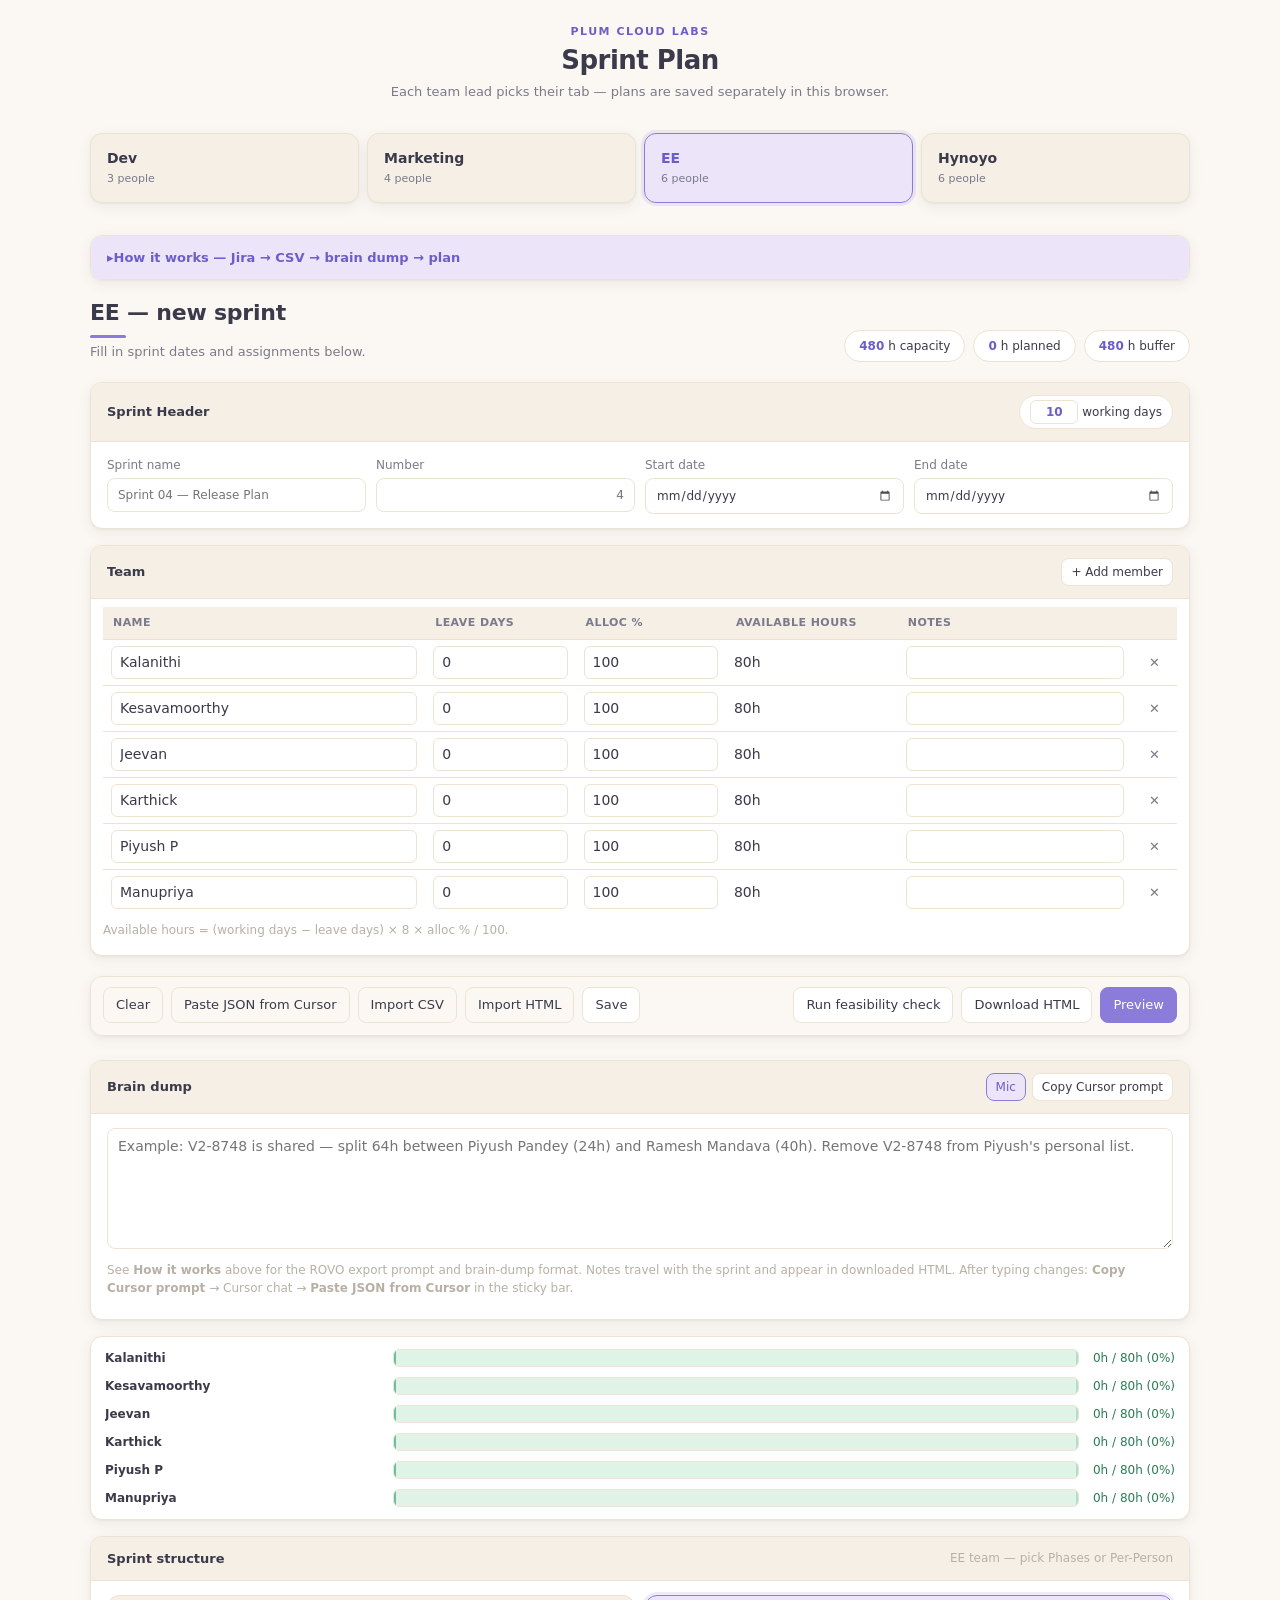
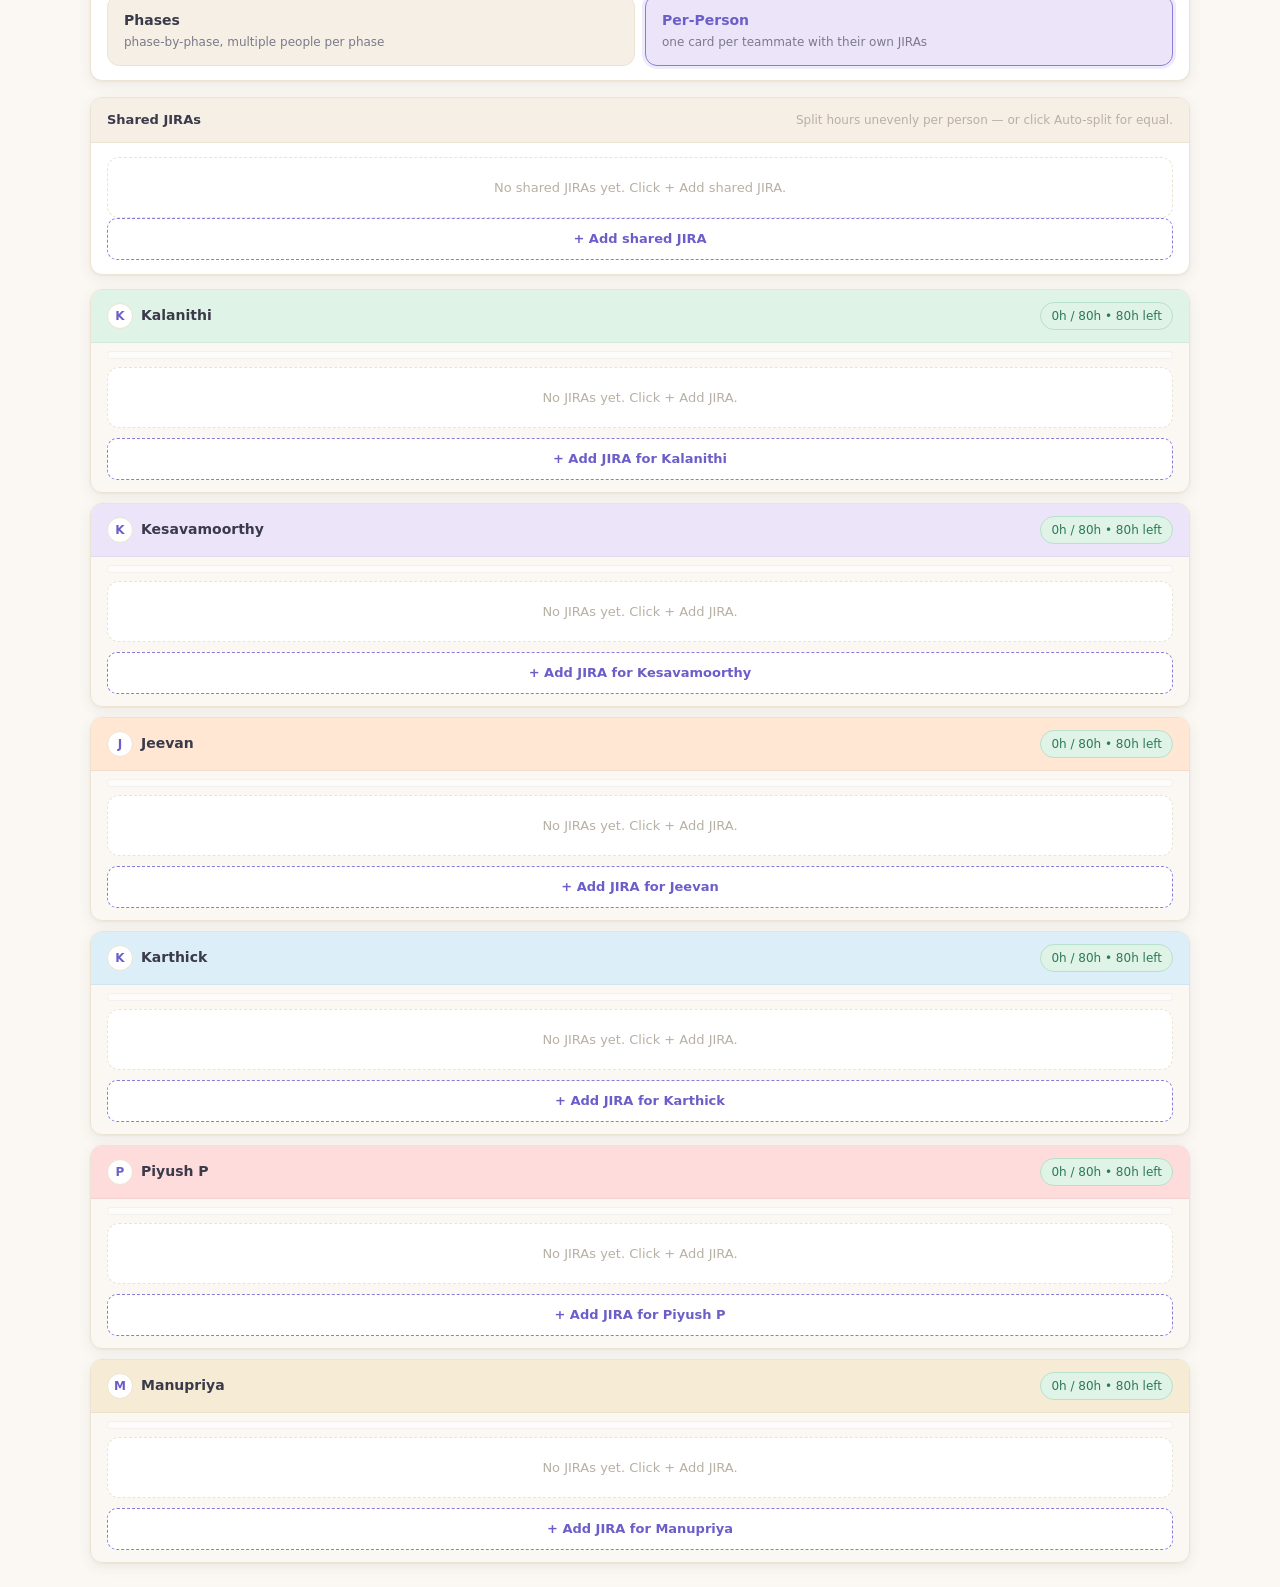
==== commit c125ef8d: "Add in-app guide for ROVO Jira export and brain dump format. Co-authored-by: Cursor <cursoragent@cur" ====
--- a/planner/index.html
+++ b/planner/index.html
@@ -5,7 +5,7 @@
   <meta name="viewport" content="width=device-width, initial-scale=1" />
   <meta name="color-scheme" content="light" />
   <title>PLUM CLOUD LABS — Sprint Plan</title>
-  <link rel="stylesheet" href="styles.css?v=6" />
+  <link rel="stylesheet" href="styles.css?v=8" />
 </head>
 <body>
   <div class="app">
@@ -16,6 +16,44 @@
     </div>
 
     <nav class="company-tabs" id="company-tabs" role="tablist" aria-label="Company team"></nav>
+
+    <section class="card guide-card">
+      <details class="guide-details">
+        <summary class="guide-summary">How it works — Jira → CSV → brain dump → plan</summary>
+        <div class="card-b guide-body">
+          <ol class="guide-steps">
+            <li><strong>Pick your team tab</strong> above (Dev, Marketing, EE, Hynoyo). Plans save separately in this browser.</li>
+            <li><strong>Fill sprint dates</strong> and check the team roster. Adjust leave days and alloc % if needed.</li>
+            <li><strong>Import CSV</strong> from Jira (sticky bar). Map columns — use <strong>Assignee-V2</strong>, not the manager-echo Assignee column.</li>
+            <li><strong>Brain dump</strong> any rearrangements (shared JIRAs, splits, removals) in plain English — see format below.</li>
+            <li><strong>Copy Cursor prompt</strong> → paste into Cursor chat → <strong>Paste JSON from Cursor</strong> in the sticky bar.</li>
+            <li><strong>Save</strong> and <strong>Download HTML</strong> for the release plan. Use <strong>Import HTML</strong> later to edit and re-download.</li>
+          </ol>
+
+          <div class="guide-block">
+            <h3>Step 1 — Ask ROVO in Jira (exact prompt)</h3>
+            <p class="hint">In Jira, open ROVO and paste this. Change the epic name for your sprint (example uses EE).</p>
+            <div class="prompt-box">
+              <pre id="rovo-prompt" class="prompt-text">List all child items of the epic "EE Sprint 04" as a table with these columns: Key, Summary, Type, Status, Priority, Assignee, Reporter, Due Date, Created, Updated, Assignee-V2, Co-Assignee-V2, Story Point Estimate</pre>
+              <button type="button" id="btn-copy-rovo" class="btn small">Copy ROVO prompt</button>
+            </div>
+            <p class="hint">Export the table ROVO returns as CSV, then use <strong>Import CSV</strong> in the sticky bar.</p>
+          </div>
+
+          <div class="guide-block">
+            <h3>Step 2 — Brain dump format (after CSV import)</h3>
+            <p class="hint">One change per line or paragraph. Use JIRA keys. Say shared vs personal, hours per person, and what to remove from someone’s list.</p>
+            <pre class="example-text">V2-8748 Review Test Scripts is shared, not personal.
+Split 64h between Piyush Pandey (24h) and Ramesh Mandava (40h).
+
+V2-8749 — Vusion Hypercare
+Split 30h equally between Jeevan and kalanithi
+Remove V2-8748 from Piyush's personal list.</pre>
+            <p class="hint">Then click <strong>Copy Cursor prompt</strong> on the Brain dump card (includes your plan + these notes) → paste into Cursor → apply the JSON it returns.</p>
+          </div>
+        </div>
+      </details>
+    </section>
 
     <header class="app-header">
       <div>
@@ -106,8 +144,8 @@
           </div>
         </div>
         <div class="card-b">
-          <textarea id="brain-dump" class="cell" rows="5" placeholder="After CSV import, describe changes here — e.g. 'V2-8748 Review Test Scripts is shared between Piyush Pandey and Manupriya, split 32h each.'"></textarea>
-          <p class="hint">Notes travel with the sprint and appear in the downloaded HTML. After import, type what to rearrange here, click <strong>Copy Cursor prompt</strong> (includes your full plan), paste into Cursor, then <strong>Paste JSON from Cursor</strong> in the sticky bar above.</p>
+          <textarea id="brain-dump" class="cell" rows="5" placeholder="Example: V2-8748 is shared — split 64h between Piyush Pandey (24h) and Ramesh Mandava (40h). Remove V2-8748 from Piyush's personal list."></textarea>
+          <p class="hint">See <strong>How it works</strong> above for the ROVO export prompt and brain-dump format. Notes travel with the sprint and appear in downloaded HTML. After typing changes: <strong>Copy Cursor prompt</strong> → Cursor chat → <strong>Paste JSON from Cursor</strong> in the sticky bar.</p>
         </div>
       </section>
 
@@ -272,8 +310,8 @@
     </div>
   </div>
 
-  <script src="vendor/papaparse.min.js?v=7"></script>
-  <script src="generator.js?v=7"></script>
-  <script src="app.js?v=7"></script>
+  <script src="vendor/papaparse.min.js?v=8"></script>
+  <script src="generator.js?v=8"></script>
+  <script src="app.js?v=8"></script>
 </body>
 </html>
--- a/planner/styles.css
+++ b/planner/styles.css
@@ -63,6 +63,68 @@
 
 .subtitle { color: var(--muted); margin: 4px 0 0 0; font-size: 13px; }
 .hint { font-size: 12px; color: var(--faint); margin-top: 6px; }
+.hint.inline { display: inline; margin-top: 0; }
+
+.guide-card { border-color: var(--accent); }
+.guide-details { margin: 0; }
+.guide-summary {
+  padding: 12px 16px;
+  cursor: pointer;
+  font-weight: 600;
+  font-size: 13px;
+  color: var(--accent-strong);
+  list-style: none;
+  background: var(--lavender-soft);
+}
+.guide-summary::-webkit-details-marker { display: none; }
+.guide-summary::before {
+  content: "▸ ";
+  display: inline-block;
+  transition: transform 0.15s;
+}
+.guide-details[open] .guide-summary::before { transform: rotate(90deg); }
+.guide-body { padding-top: 12px; }
+.guide-steps {
+  margin: 0 0 16px 0;
+  padding-left: 20px;
+  color: var(--text);
+  font-size: 13px;
+  line-height: 1.55;
+}
+.guide-steps li { margin-bottom: 6px; }
+.guide-block {
+  margin-top: 14px;
+  padding-top: 14px;
+  border-top: 1px dashed var(--stroke);
+}
+.guide-block h3 { margin-bottom: 6px; color: var(--text); }
+.prompt-box {
+  display: flex;
+  flex-direction: column;
+  gap: 8px;
+  margin-top: 8px;
+}
+@media (min-width: 720px) {
+  .prompt-box {
+    flex-direction: row;
+    align-items: flex-start;
+  }
+  .prompt-box .btn { flex-shrink: 0; margin-top: 2px; }
+}
+.prompt-text, .example-text {
+  margin: 0;
+  padding: 10px 12px;
+  background: var(--surface-2);
+  border: 1px solid var(--stroke);
+  border-radius: 8px;
+  font-family: var(--font);
+  font-size: 12px;
+  line-height: 1.5;
+  color: var(--text);
+  white-space: pre-wrap;
+  word-break: break-word;
+}
+.example-text { color: var(--muted); }
 
 body.modal-open { overflow: hidden; }
 
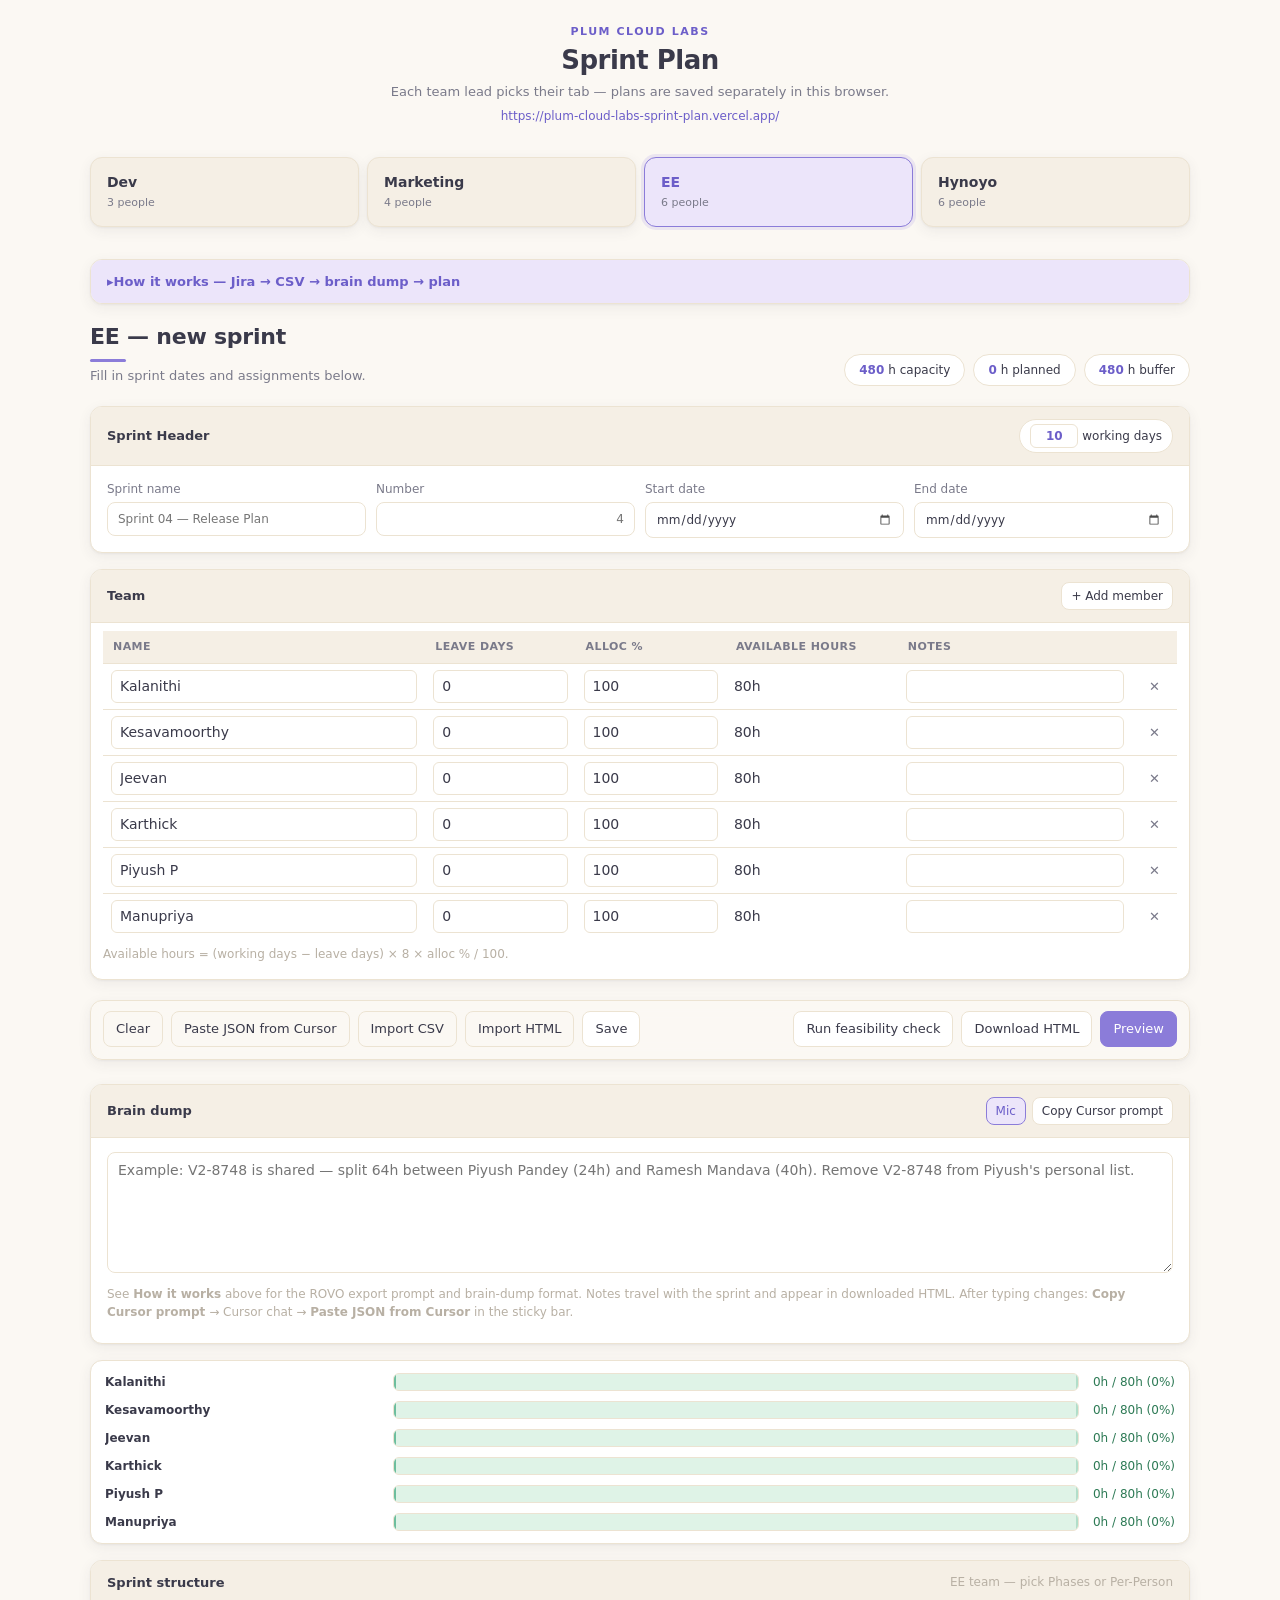
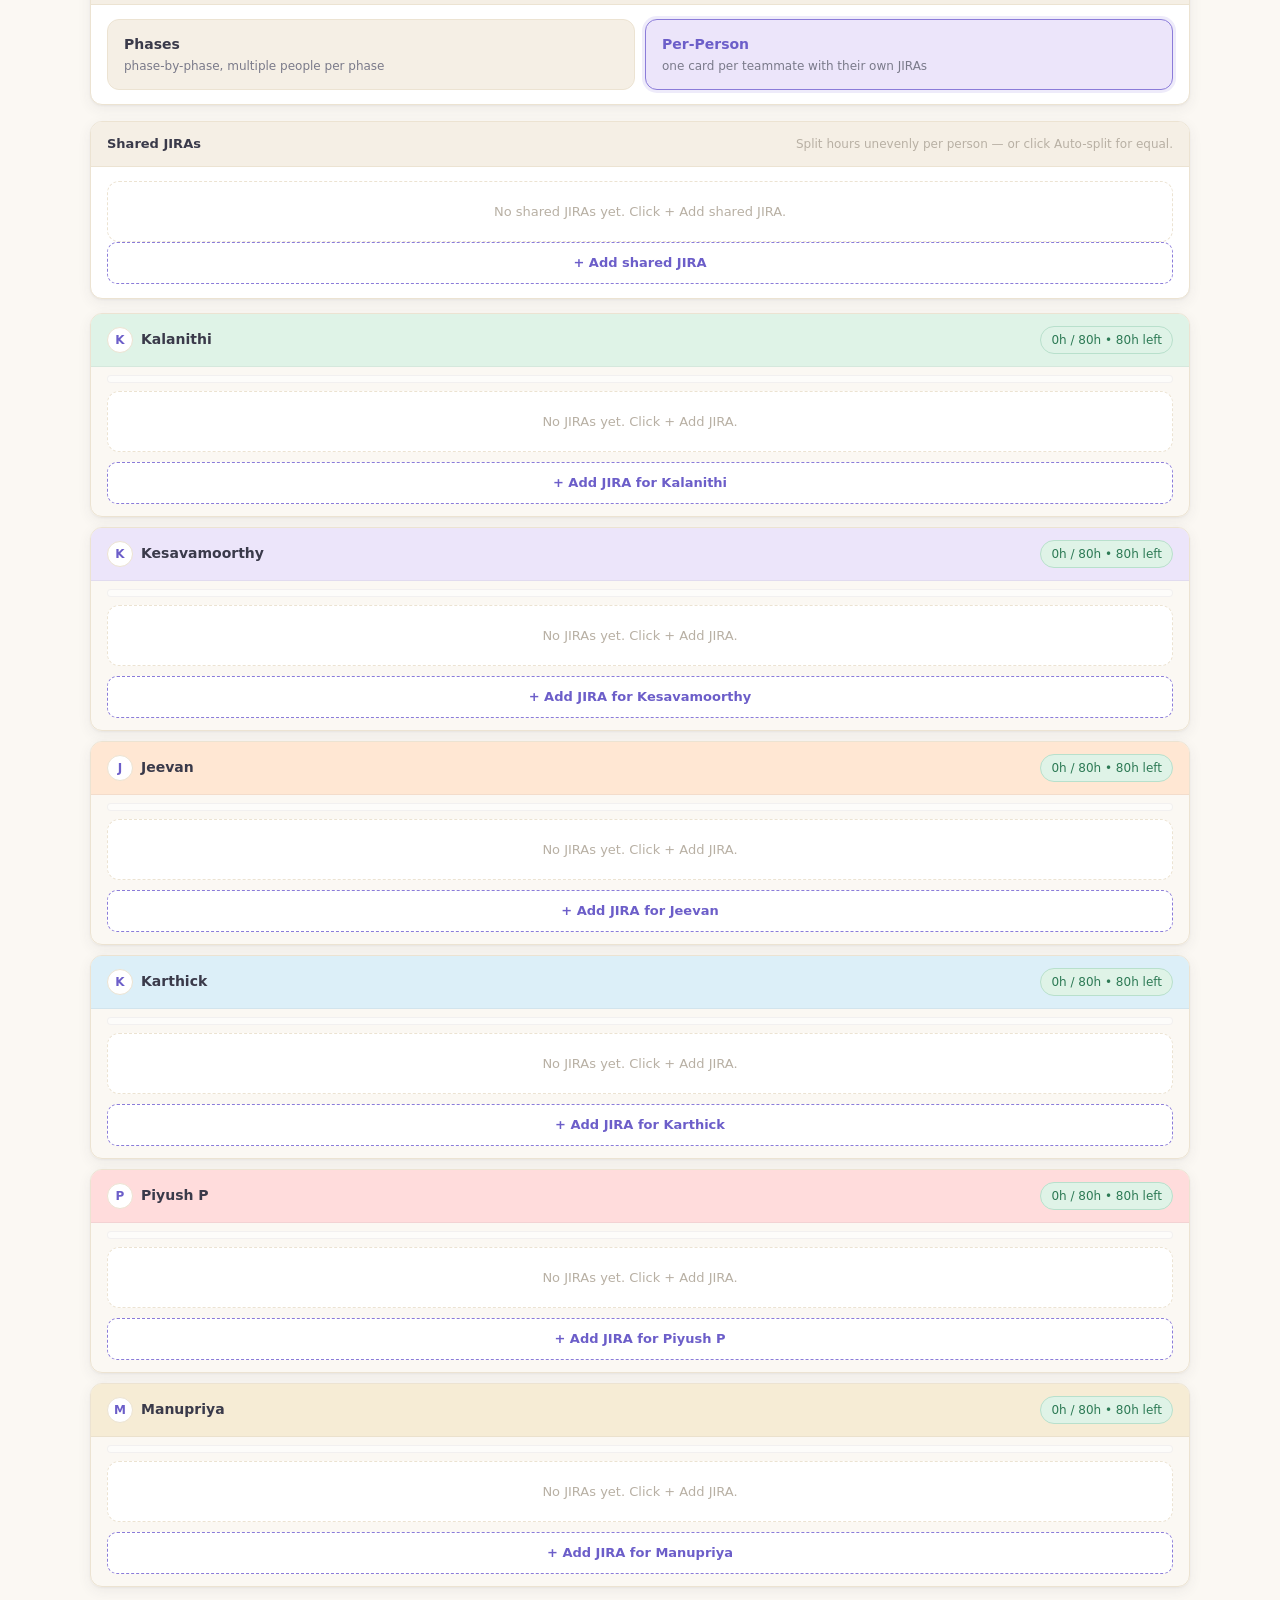
==== commit 2fdf3438: "Ship user guide PDF, production URL, and deploy doc updates. Adds granular user-guide.html with PDF " ====
--- a/planner/index.html
+++ b/planner/index.html
@@ -5,7 +5,7 @@
   <meta name="viewport" content="width=device-width, initial-scale=1" />
   <meta name="color-scheme" content="light" />
   <title>PLUM CLOUD LABS — Sprint Plan</title>
-  <link rel="stylesheet" href="styles.css?v=8" />
+  <link rel="stylesheet" href="styles.css?v=10" />
 </head>
 <body>
   <div class="app">
@@ -13,6 +13,9 @@
       <p class="brand-kicker">PLUM CLOUD LABS</p>
       <h1 class="brand-title">Sprint Plan</h1>
       <p class="subtitle">Each team lead picks their tab — plans are saved separately in this browser.</p>
+      <p class="app-link">
+        <a href="https://plum-cloud-labs-sprint-plan.vercel.app/" target="_blank" rel="noopener">https://plum-cloud-labs-sprint-plan.vercel.app/</a>
+      </p>
     </div>
 
     <nav class="company-tabs" id="company-tabs" role="tablist" aria-label="Company team"></nav>
@@ -21,6 +24,11 @@
       <details class="guide-details">
         <summary class="guide-summary">How it works — Jira → CSV → brain dump → plan</summary>
         <div class="card-b guide-body">
+          <div class="guide-doc-actions no-print-hint">
+            <span class="hint inline">Full technical user guide (CSV mapping modal + every field):</span>
+            <button type="button" id="btn-guide-preview" class="btn small">Preview user guide</button>
+            <button type="button" id="btn-guide-pdf" class="btn small primary">Download user guide (PDF)</button>
+          </div>
           <ol class="guide-steps">
             <li><strong>Pick your team tab</strong> above (Dev, Marketing, EE, Hynoyo). Plans save separately in this browser.</li>
             <li><strong>Fill sprint dates</strong> and check the team roster. Adjust leave days and alloc % if needed.</li>
@@ -310,8 +318,8 @@
     </div>
   </div>
 
-  <script src="vendor/papaparse.min.js?v=8"></script>
-  <script src="generator.js?v=8"></script>
-  <script src="app.js?v=8"></script>
+  <script src="vendor/papaparse.min.js?v=9"></script>
+  <script src="generator.js?v=9"></script>
+  <script src="app.js?v=9"></script>
 </body>
 </html>
--- a/planner/styles.css
+++ b/planner/styles.css
@@ -62,6 +62,16 @@
 p { margin: 0 0 8px 0; }
 
 .subtitle { color: var(--muted); margin: 4px 0 0 0; font-size: 13px; }
+.app-link {
+  margin: 6px 0 0;
+  font-size: 12px;
+}
+.app-link a {
+  color: var(--accent-strong);
+  text-decoration: none;
+  word-break: break-all;
+}
+.app-link a:hover { text-decoration: underline; }
 .hint { font-size: 12px; color: var(--faint); margin-top: 6px; }
 .hint.inline { display: inline; margin-top: 0; }
 
@@ -98,6 +108,15 @@
   border-top: 1px dashed var(--stroke);
 }
 .guide-block h3 { margin-bottom: 6px; color: var(--text); }
+.guide-doc-actions {
+  display: flex;
+  flex-wrap: wrap;
+  gap: 8px;
+  align-items: center;
+  margin-bottom: 16px;
+  padding-bottom: 14px;
+  border-bottom: 1px dashed var(--stroke);
+}
 .prompt-box {
   display: flex;
   flex-direction: column;
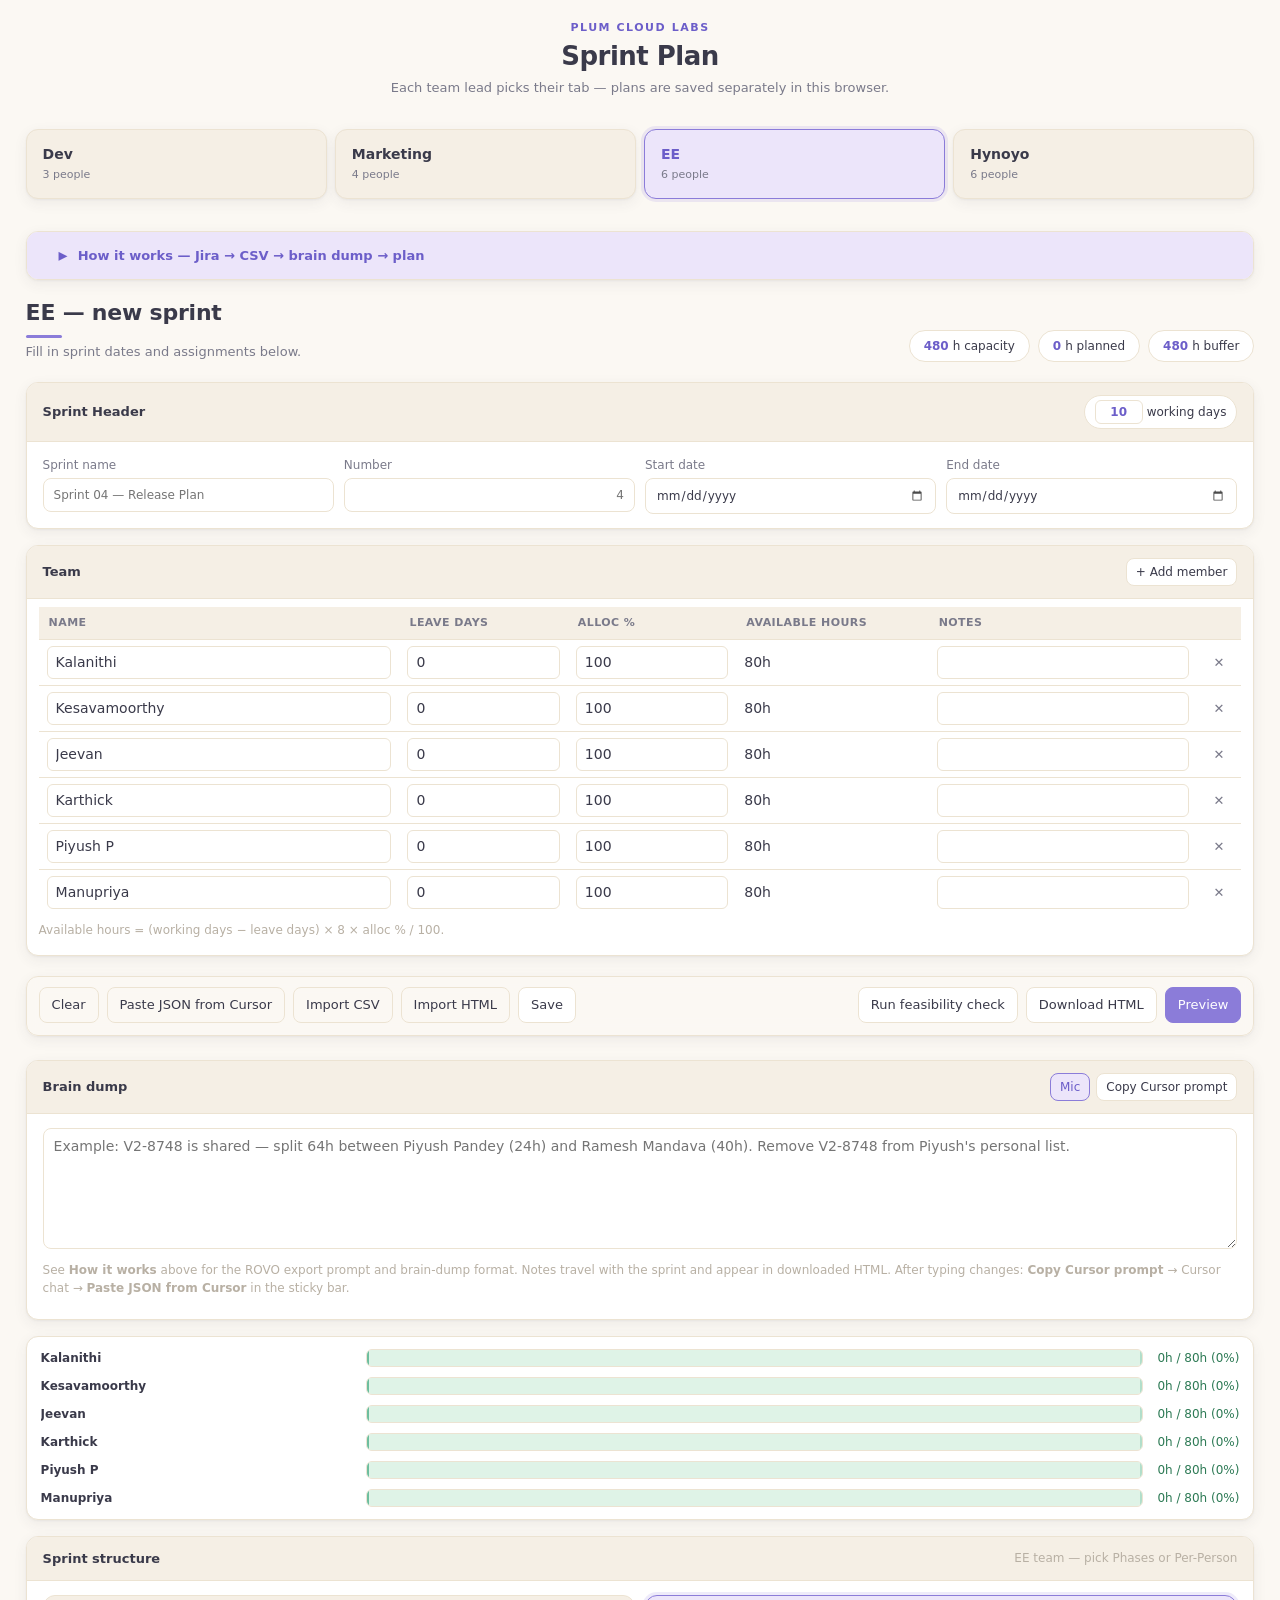
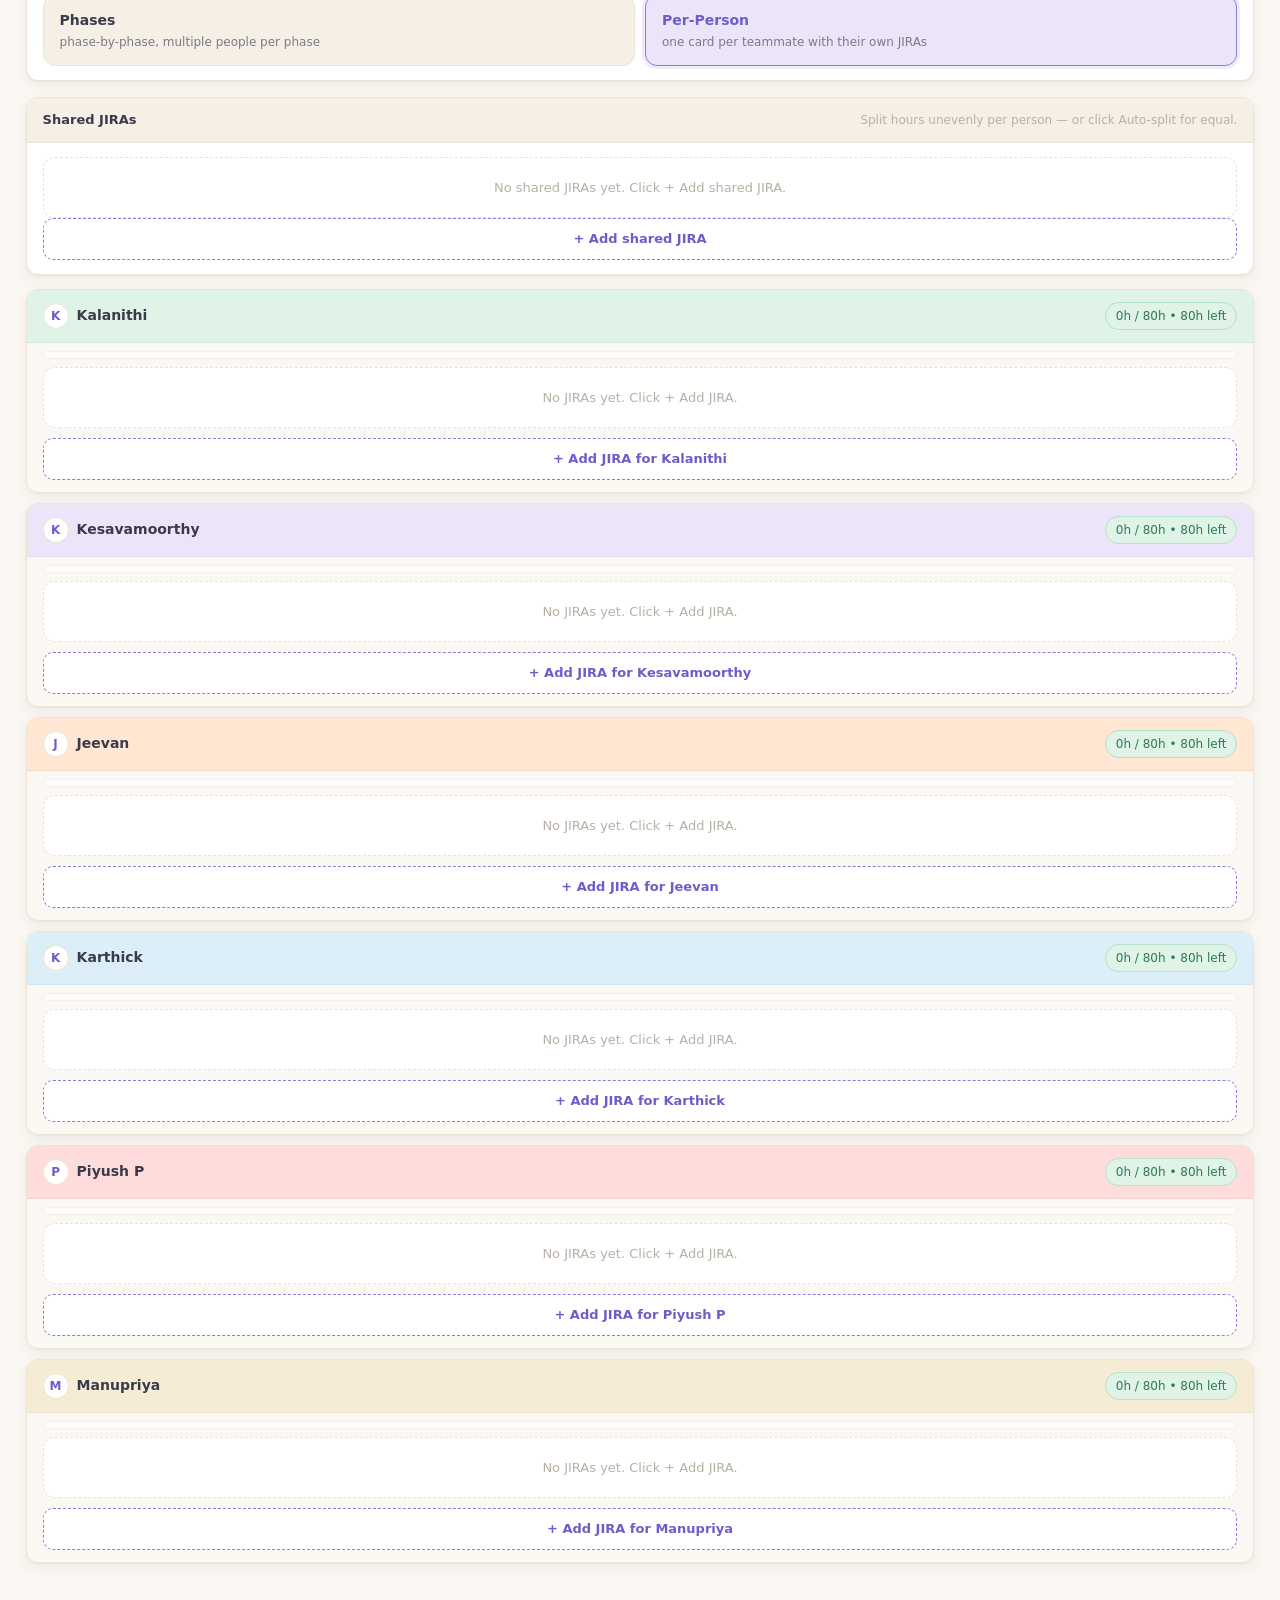
==== commit 7f9404c5: "Complete CP3: polish layout, user guide preview-only, UI fixes. Remove header URL link and PDF downl" ====
--- a/planner/index.html
+++ b/planner/index.html
@@ -5,7 +5,7 @@
   <meta name="viewport" content="width=device-width, initial-scale=1" />
   <meta name="color-scheme" content="light" />
   <title>PLUM CLOUD LABS — Sprint Plan</title>
-  <link rel="stylesheet" href="styles.css?v=10" />
+  <link rel="stylesheet" href="styles.css?v=11" />
 </head>
 <body>
   <div class="app">
@@ -13,9 +13,6 @@
       <p class="brand-kicker">PLUM CLOUD LABS</p>
       <h1 class="brand-title">Sprint Plan</h1>
       <p class="subtitle">Each team lead picks their tab — plans are saved separately in this browser.</p>
-      <p class="app-link">
-        <a href="https://plum-cloud-labs-sprint-plan.vercel.app/" target="_blank" rel="noopener">https://plum-cloud-labs-sprint-plan.vercel.app/</a>
-      </p>
     </div>
 
     <nav class="company-tabs" id="company-tabs" role="tablist" aria-label="Company team"></nav>
@@ -26,8 +23,7 @@
         <div class="card-b guide-body">
           <div class="guide-doc-actions no-print-hint">
             <span class="hint inline">Full technical user guide (CSV mapping modal + every field):</span>
-            <button type="button" id="btn-guide-preview" class="btn small">Preview user guide</button>
-            <button type="button" id="btn-guide-pdf" class="btn small primary">Download user guide (PDF)</button>
+            <button type="button" id="btn-guide-preview" class="btn small primary">Preview user guide</button>
           </div>
           <ol class="guide-steps">
             <li><strong>Pick your team tab</strong> above (Dev, Marketing, EE, Hynoyo). Plans save separately in this browser.</li>
@@ -318,8 +314,8 @@
     </div>
   </div>
 
-  <script src="vendor/papaparse.min.js?v=9"></script>
-  <script src="generator.js?v=9"></script>
-  <script src="app.js?v=9"></script>
+  <script src="vendor/papaparse.min.js?v=11"></script>
+  <script src="generator.js?v=11"></script>
+  <script src="app.js?v=11"></script>
 </body>
 </html>
--- a/planner/styles.css
+++ b/planner/styles.css
@@ -2,6 +2,7 @@
 html {
   color-scheme: light;
   background: var(--bg);
+  min-height: 100%;
 }
 
 :root {
@@ -49,12 +50,14 @@
 
 body {
   margin: 0;
-  padding: 24px;
+  padding: 20px clamp(16px, 2vw, 36px) 40px;
+  min-height: 100vh;
   font-family: var(--font);
   font-size: 14px;
   line-height: 1.5;
   color: var(--text);
   background: var(--bg);
+  box-sizing: border-box;
 }
 
 h2 { font-size: 14px; font-weight: 600; margin: 0; color: var(--muted); }
@@ -62,23 +65,13 @@
 p { margin: 0 0 8px 0; }
 
 .subtitle { color: var(--muted); margin: 4px 0 0 0; font-size: 13px; }
-.app-link {
-  margin: 6px 0 0;
-  font-size: 12px;
-}
-.app-link a {
-  color: var(--accent-strong);
-  text-decoration: none;
-  word-break: break-all;
-}
-.app-link a:hover { text-decoration: underline; }
 .hint { font-size: 12px; color: var(--faint); margin-top: 6px; }
 .hint.inline { display: inline; margin-top: 0; }
 
 .guide-card { border-color: var(--accent); }
 .guide-details { margin: 0; }
 .guide-summary {
-  padding: 12px 16px;
+  padding: 14px 18px 14px 32px;
   cursor: pointer;
   font-weight: 600;
   font-size: 13px;
@@ -88,8 +81,13 @@
 }
 .guide-summary::-webkit-details-marker { display: none; }
 .guide-summary::before {
-  content: "▸ ";
+  content: "▸";
   display: inline-block;
+  margin-right: 10px;
+  font-size: 18px;
+  line-height: 1;
+  font-weight: 700;
+  vertical-align: -1px;
   transition: transform 0.15s;
 }
 .guide-details[open] .guide-summary::before { transform: rotate(90deg); }
@@ -151,8 +149,9 @@
   display: flex;
   flex-direction: column;
   gap: 16px;
-  max-width: 1100px;
-  margin: 0 auto;
+  width: 100%;
+  max-width: none;
+  margin: 0;
 }
 
 .saved-bar {
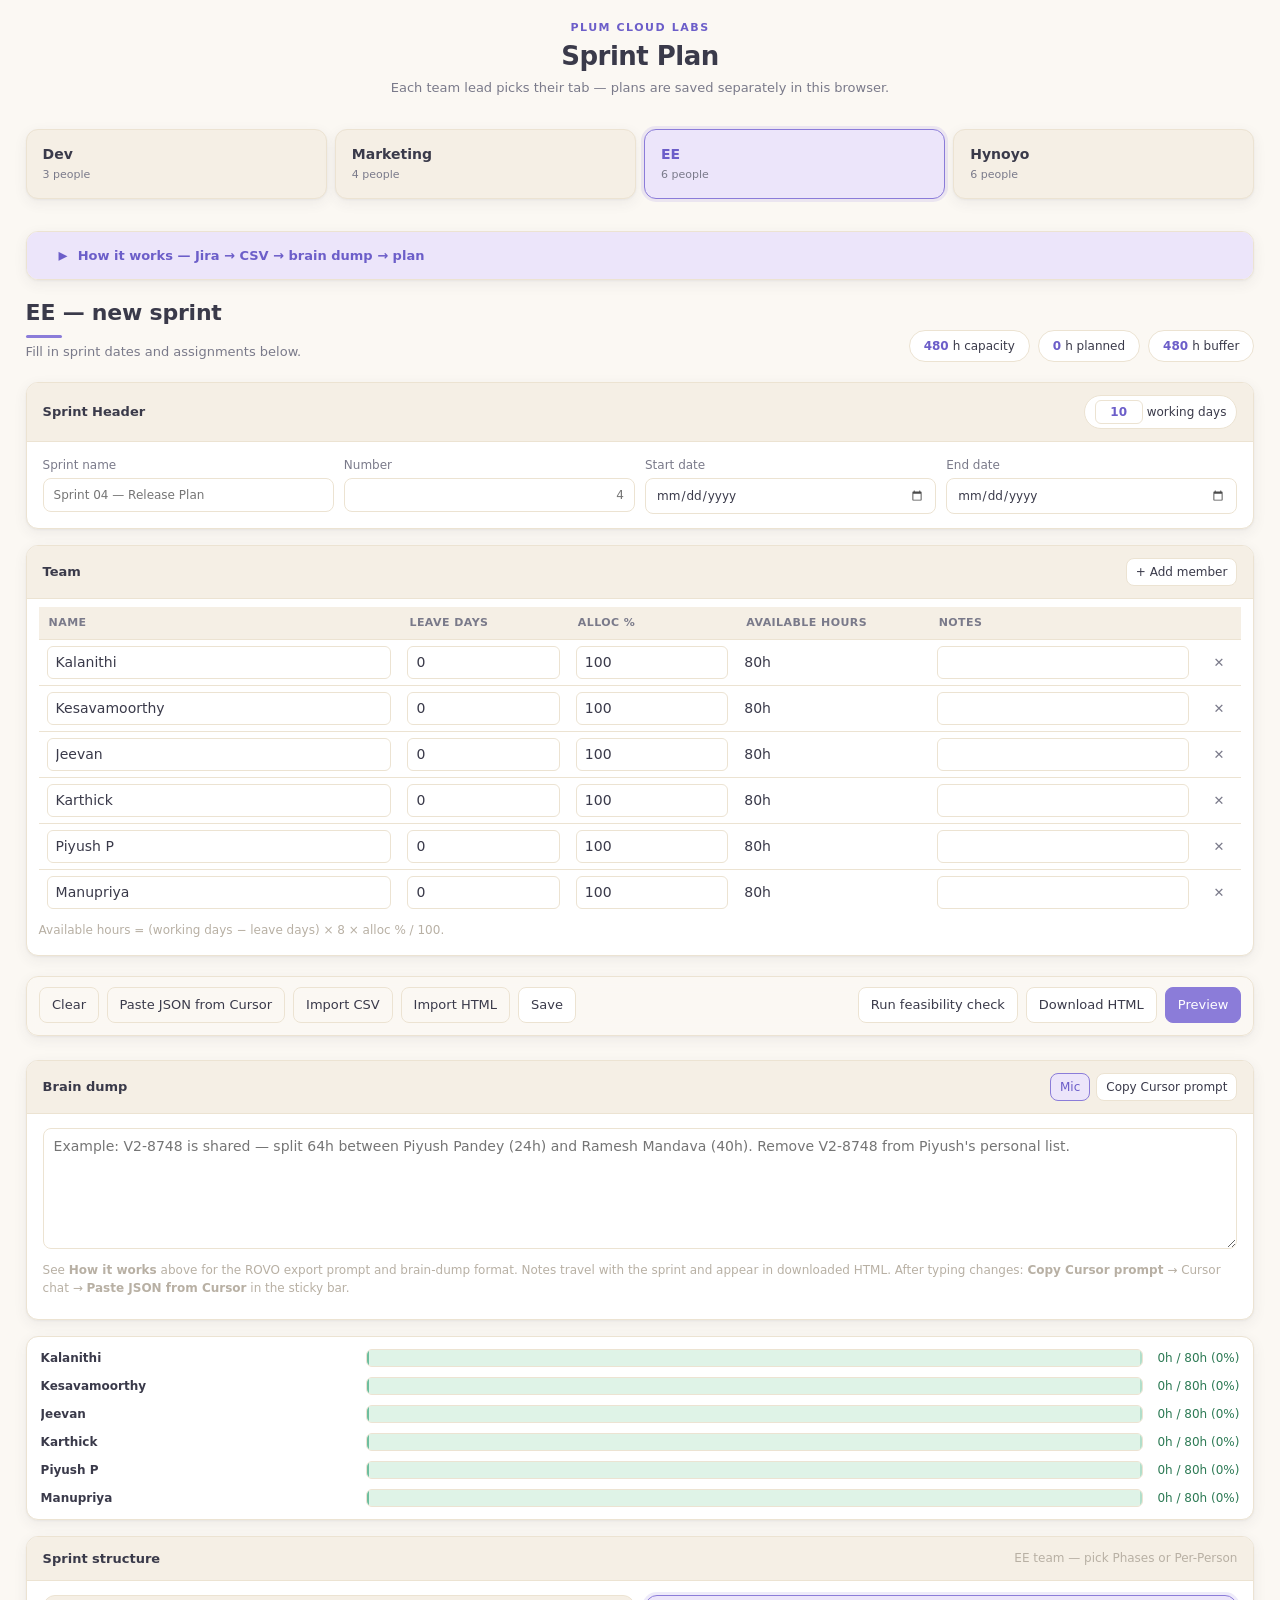
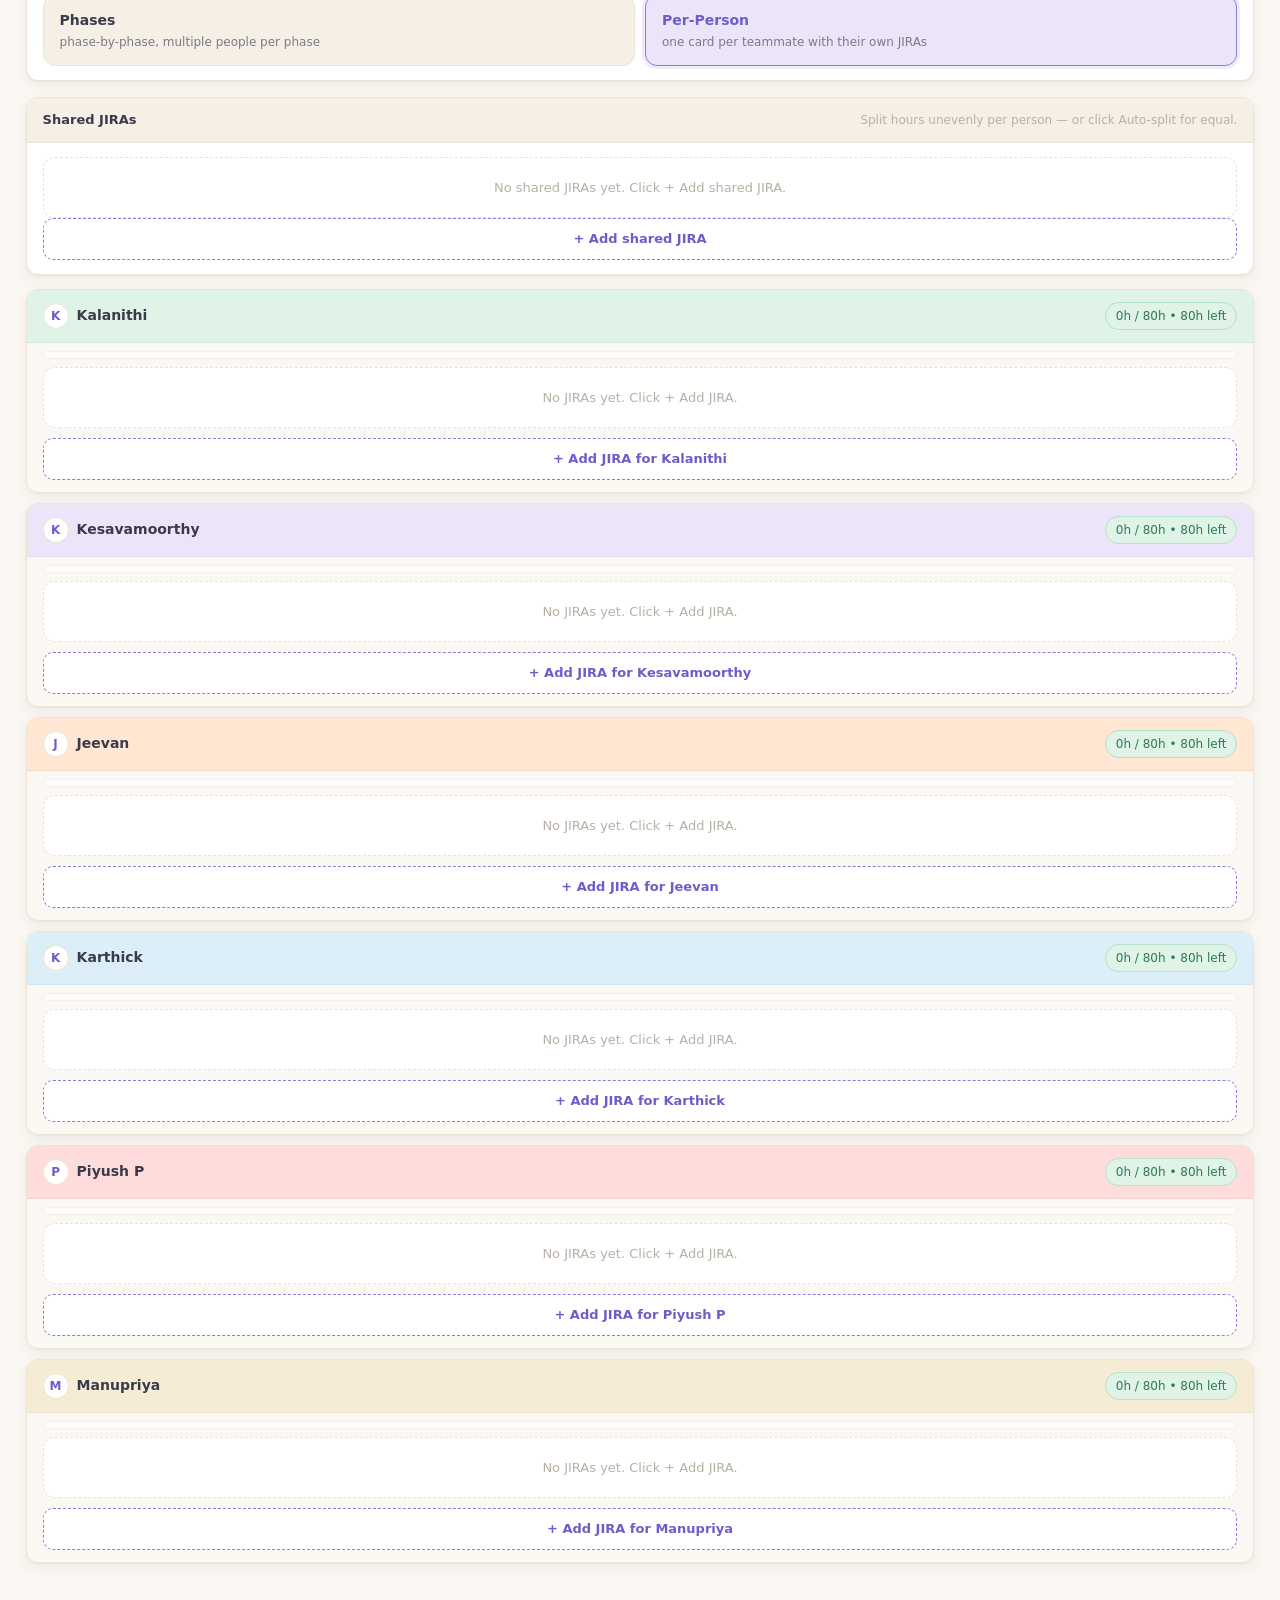
==== commit 24d75f0c: "Seed default EE phase templates when Phases tab has empty list. Fixes missing prefilled phases after" ====
--- a/planner/index.html
+++ b/planner/index.html
@@ -316,6 +316,6 @@
 
   <script src="vendor/papaparse.min.js?v=11"></script>
   <script src="generator.js?v=11"></script>
-  <script src="app.js?v=11"></script>
+  <script src="app.js?v=12"></script>
 </body>
 </html>
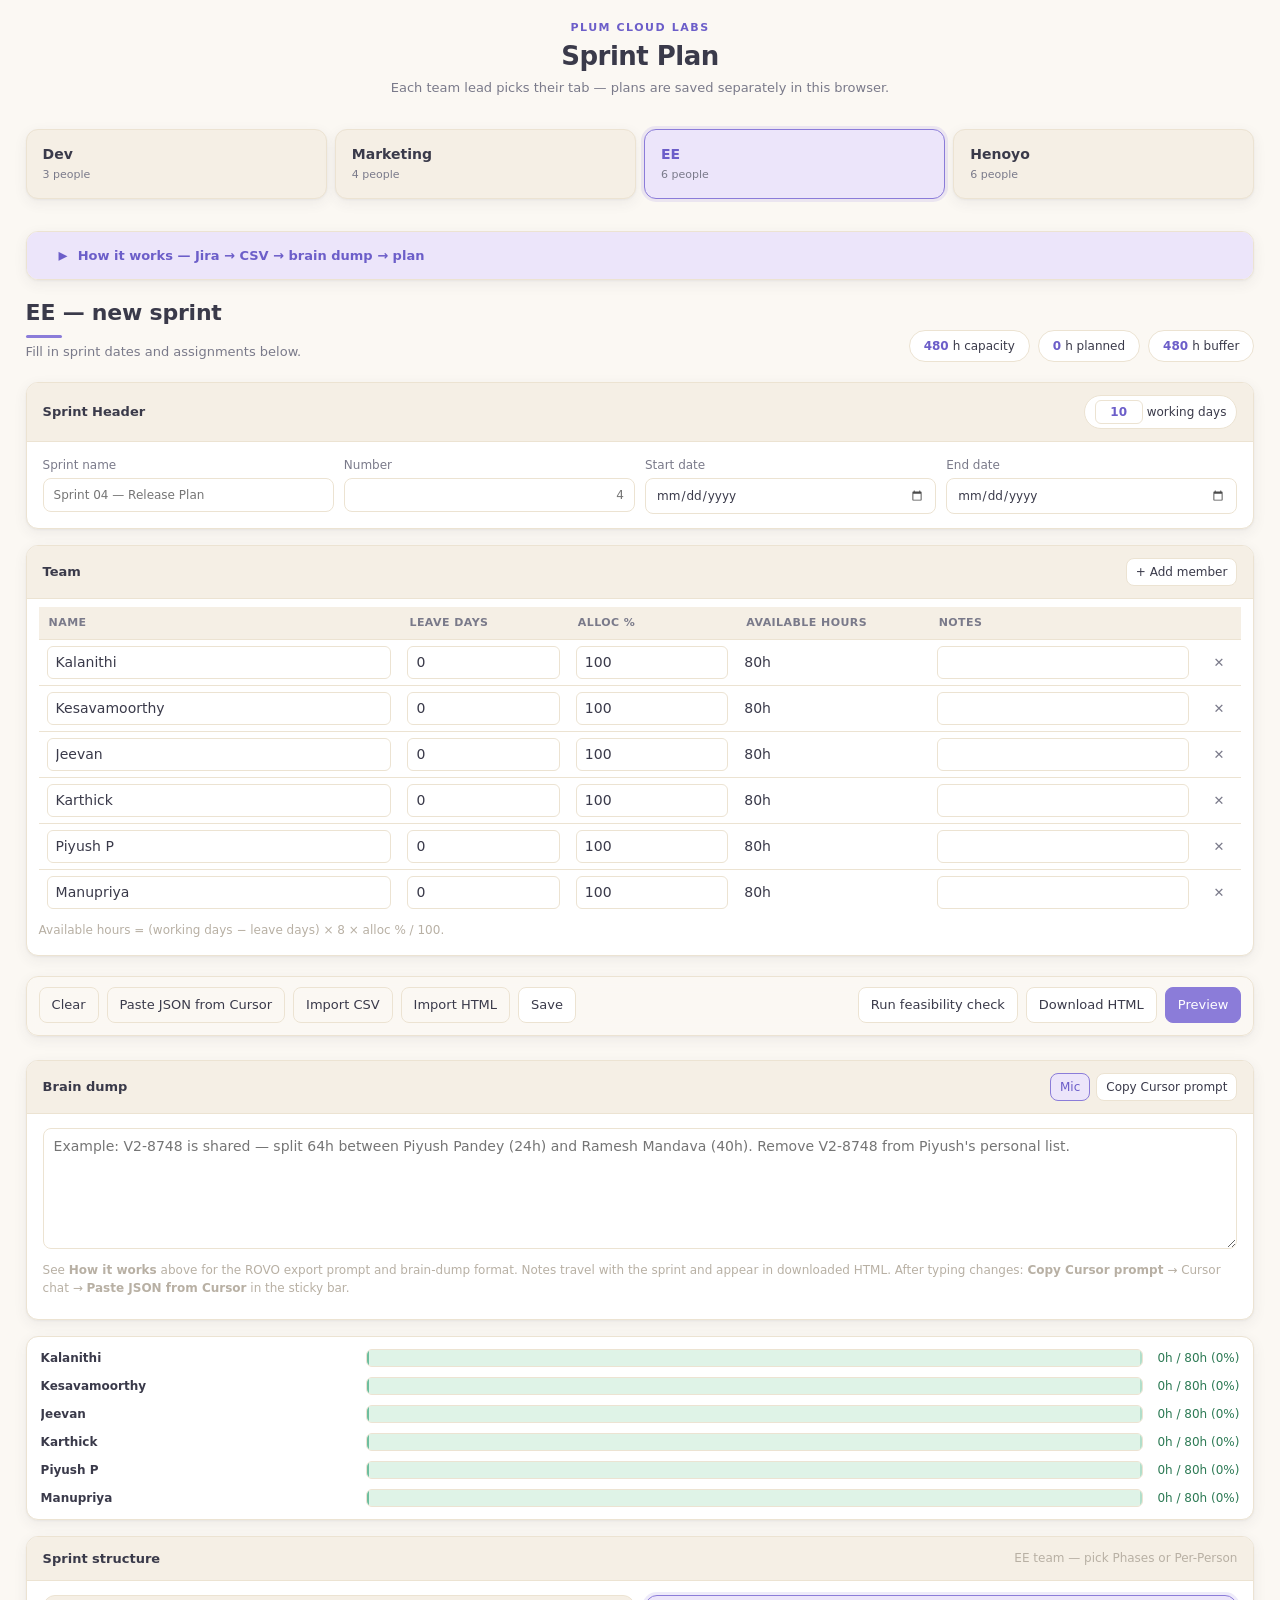
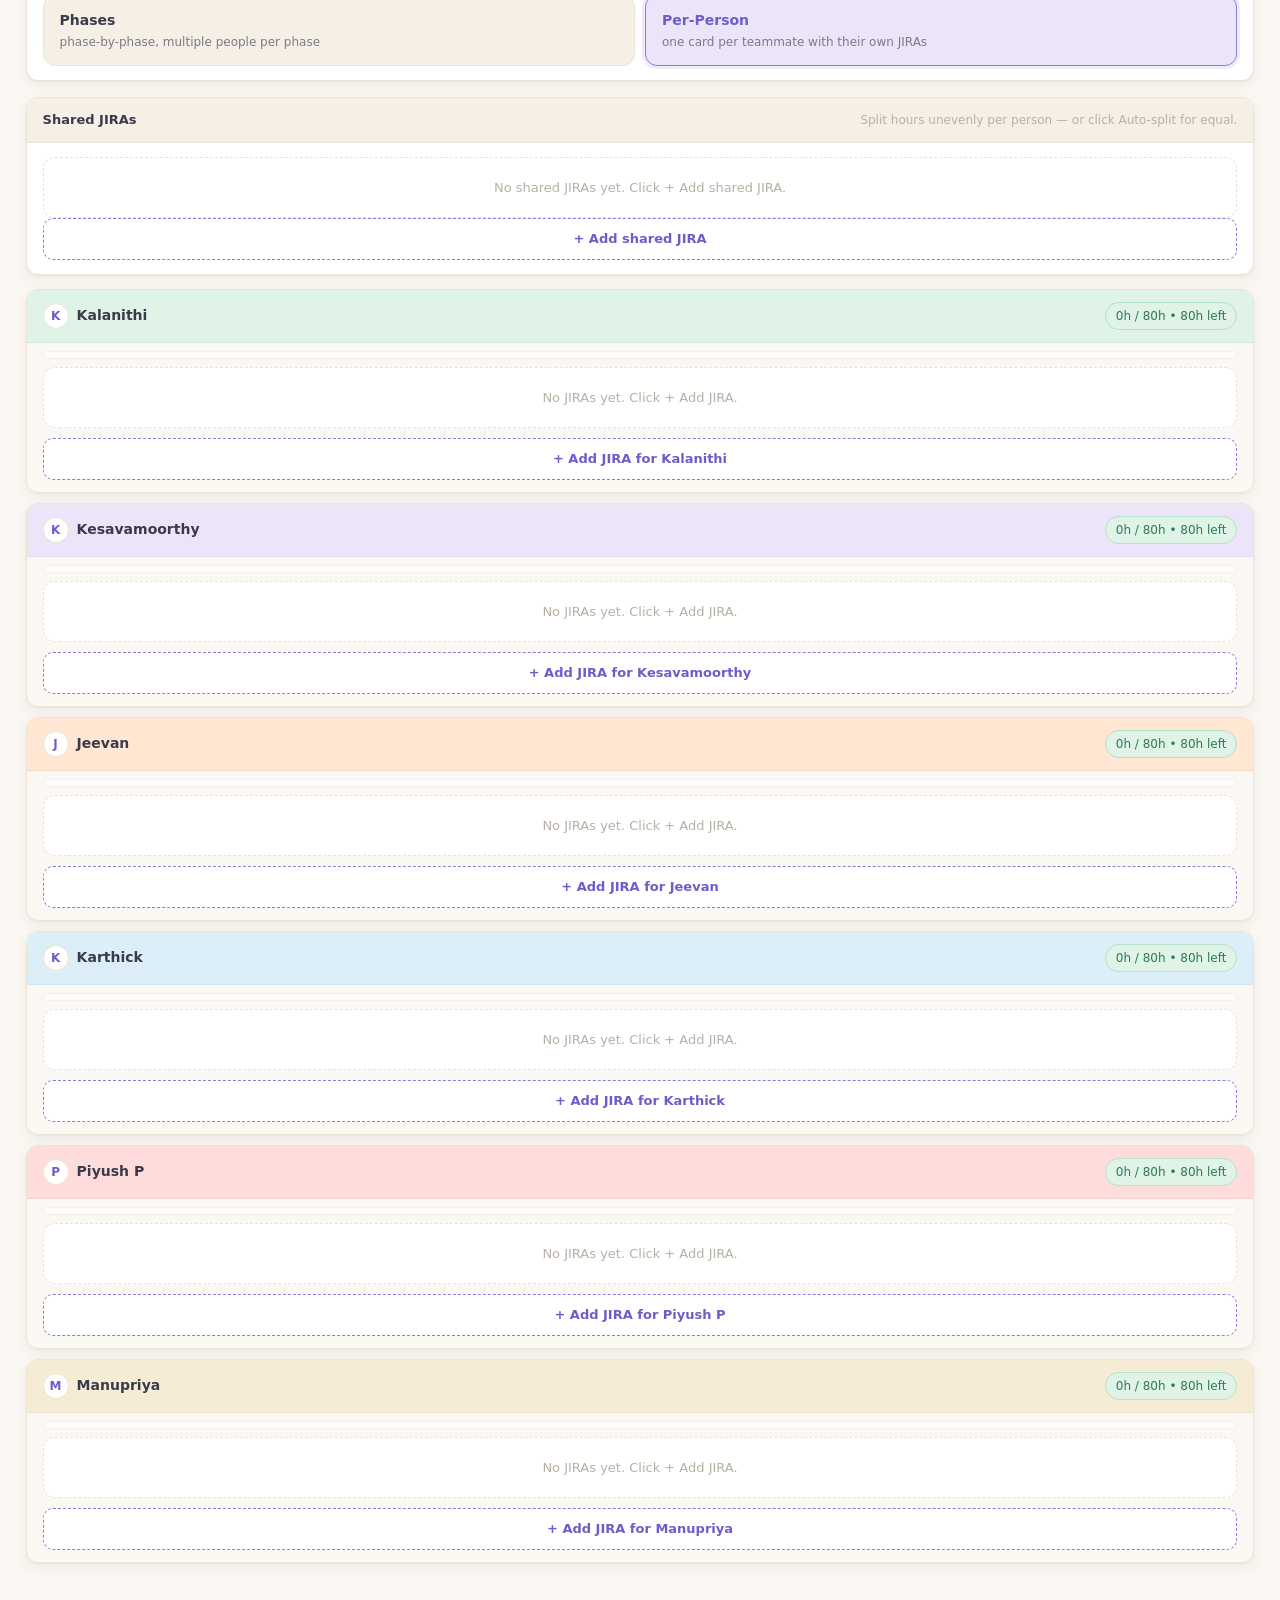
==== commit 27ad4f49: "Fix team tab label typo: Hynoyo to Henoyo. Co-authored-by: Cursor <cursoragent@cursor.com>" ====
--- a/planner/index.html
+++ b/planner/index.html
@@ -26,7 +26,7 @@
             <button type="button" id="btn-guide-preview" class="btn small primary">Preview user guide</button>
           </div>
           <ol class="guide-steps">
-            <li><strong>Pick your team tab</strong> above (Dev, Marketing, EE, Hynoyo). Plans save separately in this browser.</li>
+            <li><strong>Pick your team tab</strong> above (Dev, Marketing, EE, Henoyo). Plans save separately in this browser.</li>
             <li><strong>Fill sprint dates</strong> and check the team roster. Adjust leave days and alloc % if needed.</li>
             <li><strong>Import CSV</strong> from Jira (sticky bar). Map columns — use <strong>Assignee-V2</strong>, not the manager-echo Assignee column.</li>
             <li><strong>Brain dump</strong> any rearrangements (shared JIRAs, splits, removals) in plain English — see format below.</li>
@@ -316,6 +316,6 @@
 
   <script src="vendor/papaparse.min.js?v=11"></script>
   <script src="generator.js?v=11"></script>
-  <script src="app.js?v=12"></script>
+  <script src="app.js?v=13"></script>
 </body>
 </html>
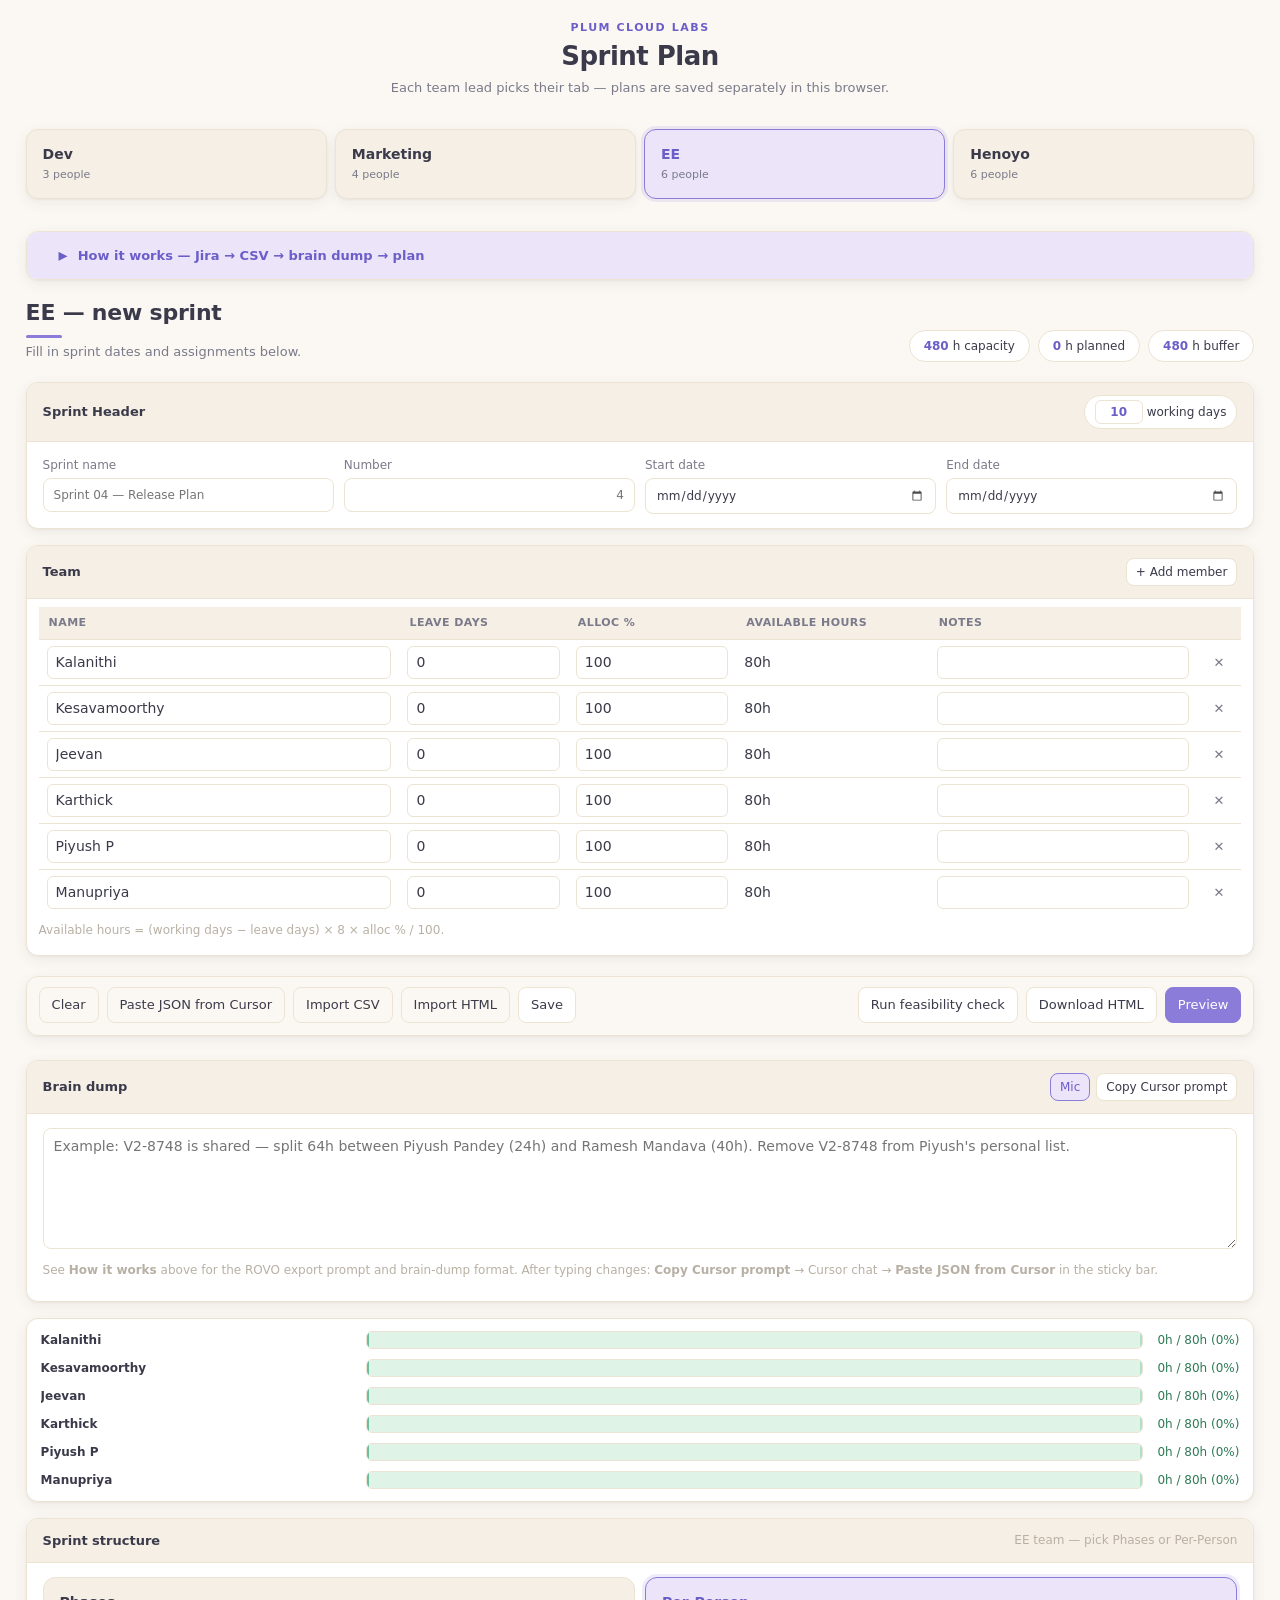
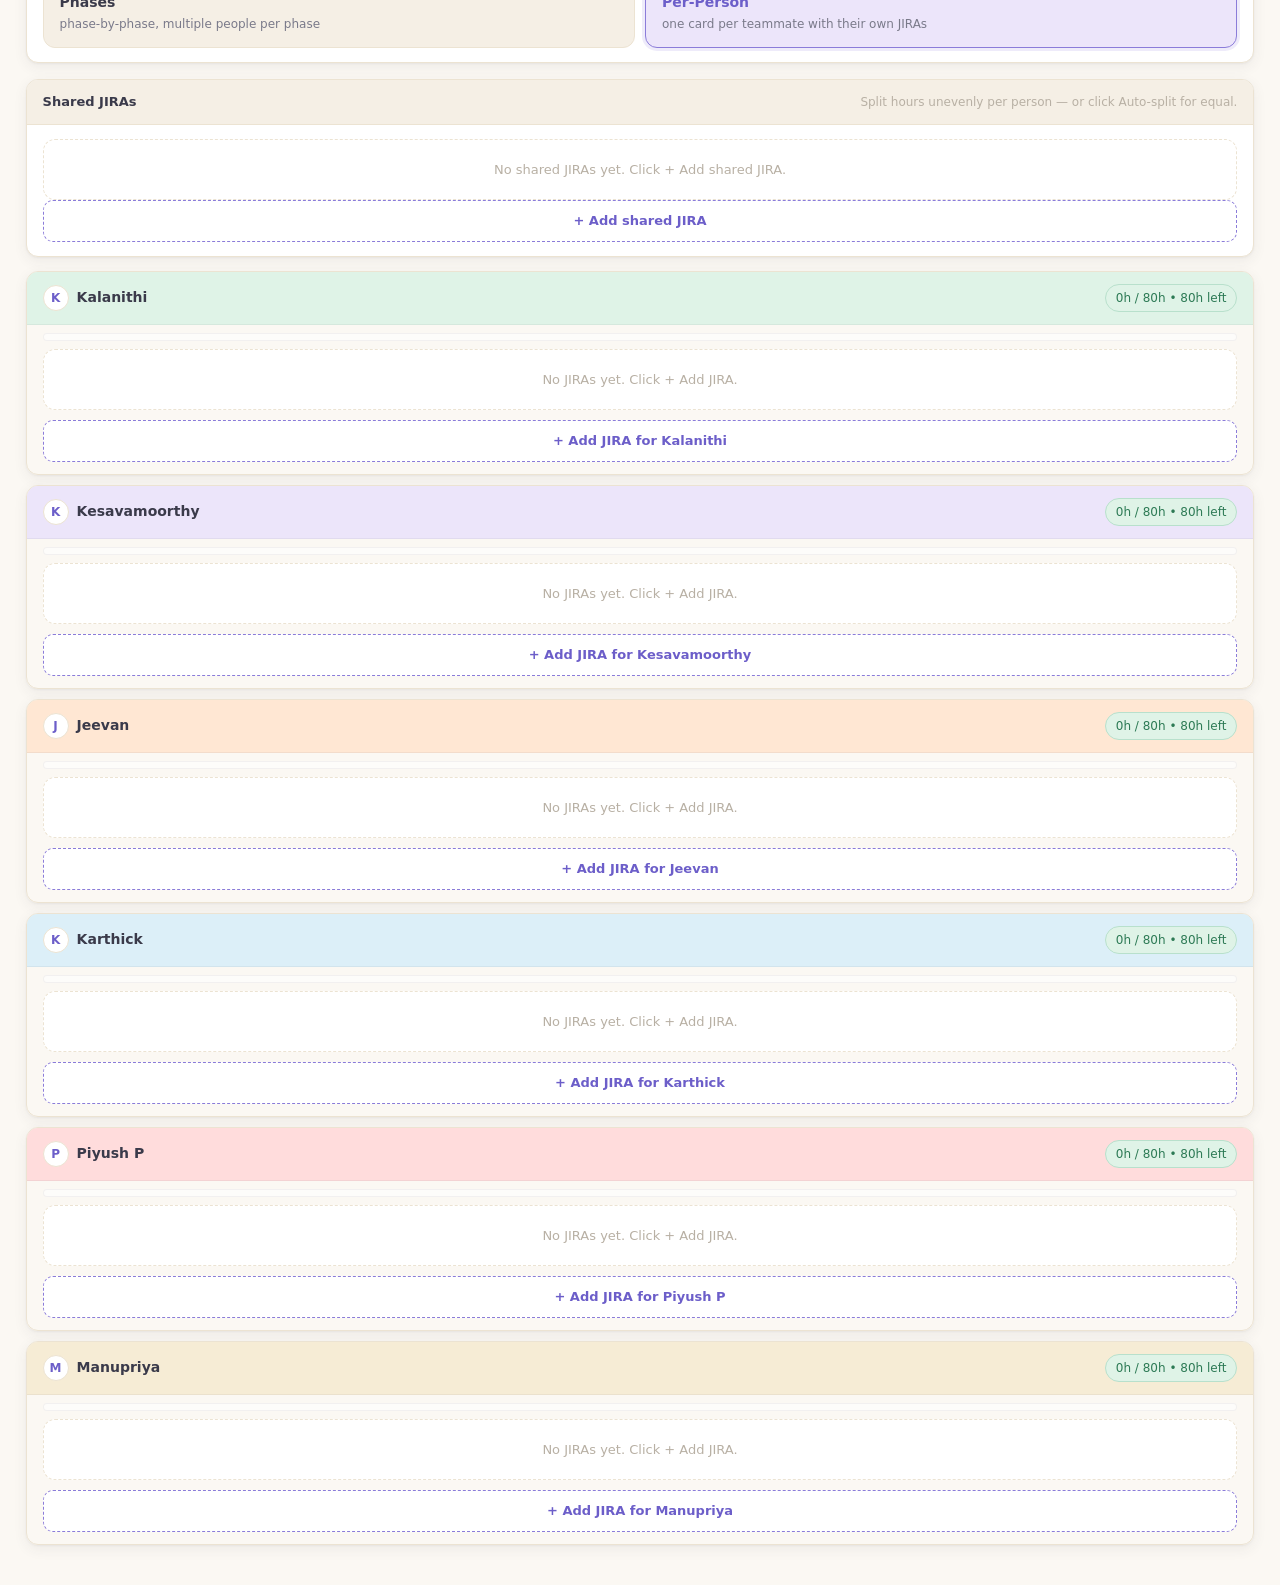
==== commit af3df47a: "Exclude brain dump from preview and download HTML. Co-authored-by: Cursor <cursoragent@cursor.com>" ====
--- a/planner/index.html
+++ b/planner/index.html
@@ -149,7 +149,7 @@
         </div>
         <div class="card-b">
           <textarea id="brain-dump" class="cell" rows="5" placeholder="Example: V2-8748 is shared — split 64h between Piyush Pandey (24h) and Ramesh Mandava (40h). Remove V2-8748 from Piyush's personal list."></textarea>
-          <p class="hint">See <strong>How it works</strong> above for the ROVO export prompt and brain-dump format. Notes travel with the sprint and appear in downloaded HTML. After typing changes: <strong>Copy Cursor prompt</strong> → Cursor chat → <strong>Paste JSON from Cursor</strong> in the sticky bar.</p>
+          <p class="hint">See <strong>How it works</strong> above for the ROVO export prompt and brain-dump format. After typing changes: <strong>Copy Cursor prompt</strong> → Cursor chat → <strong>Paste JSON from Cursor</strong> in the sticky bar.</p>
         </div>
       </section>
 
